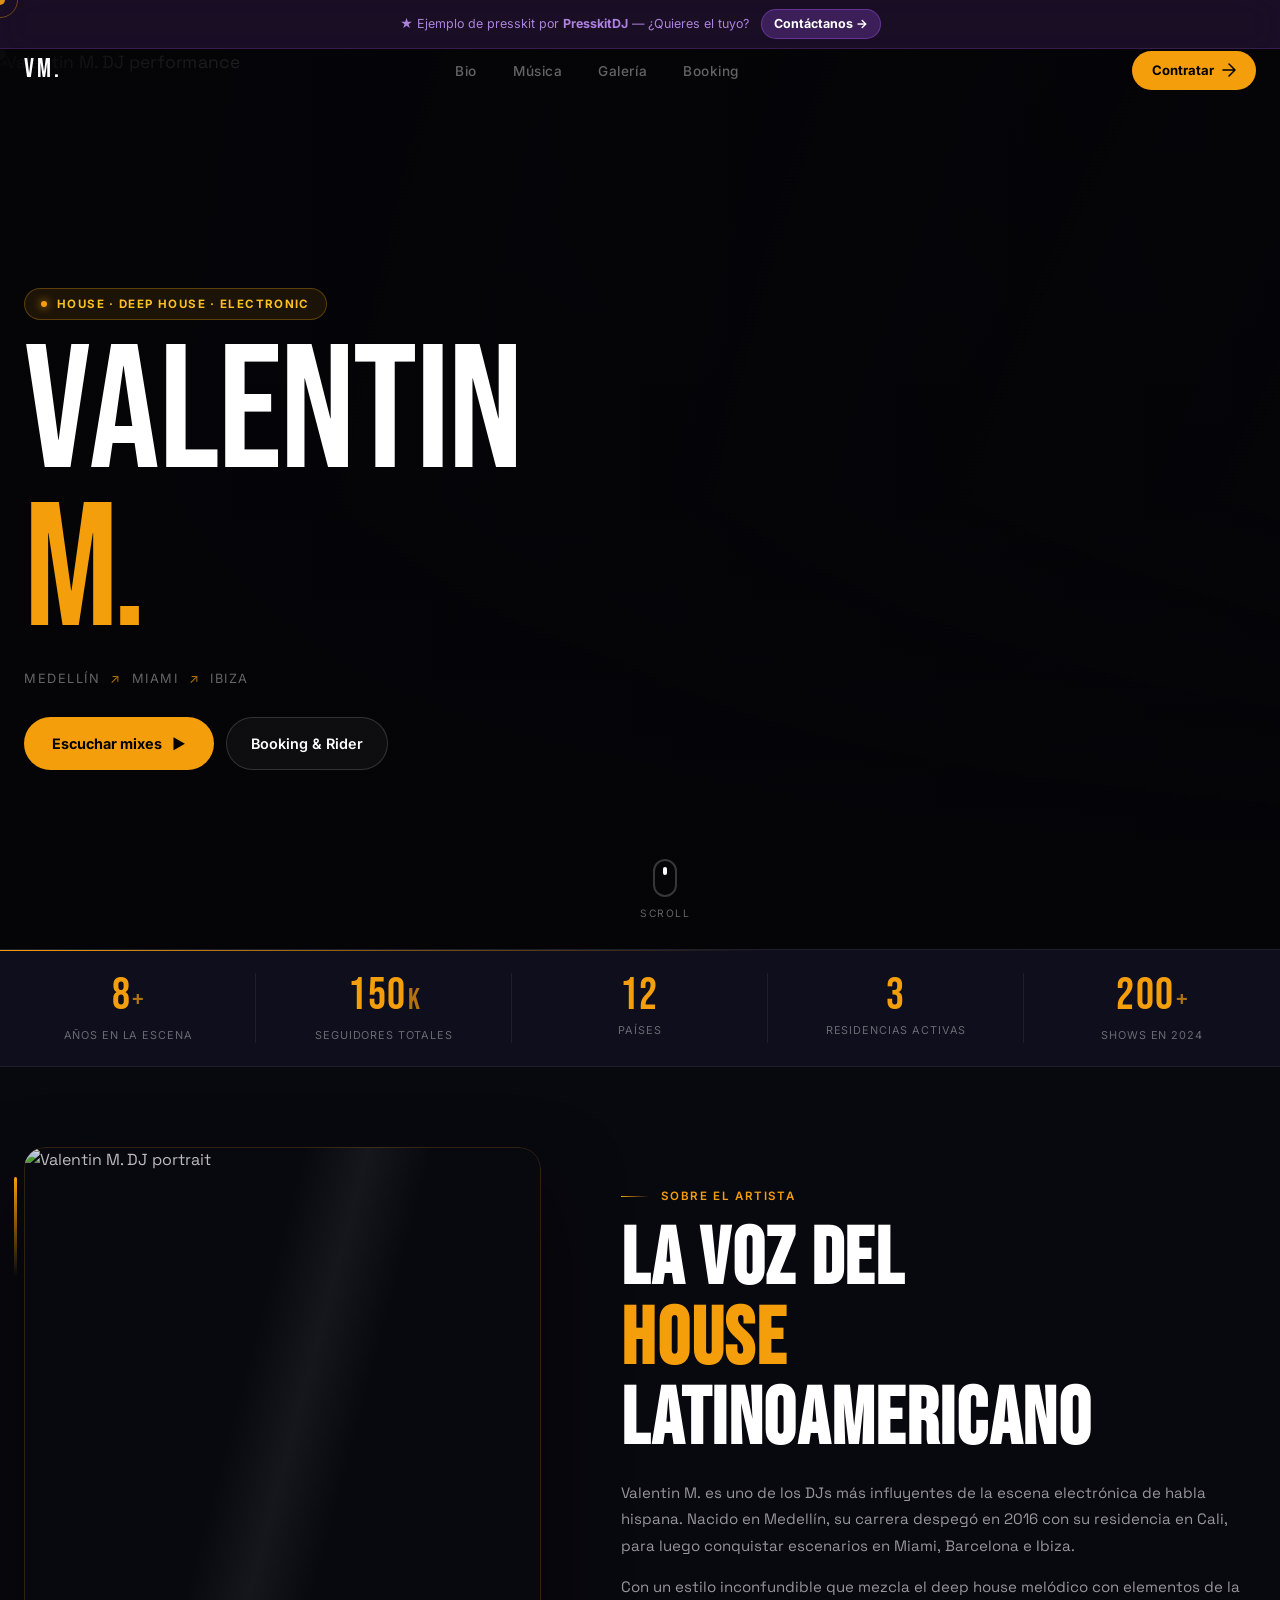
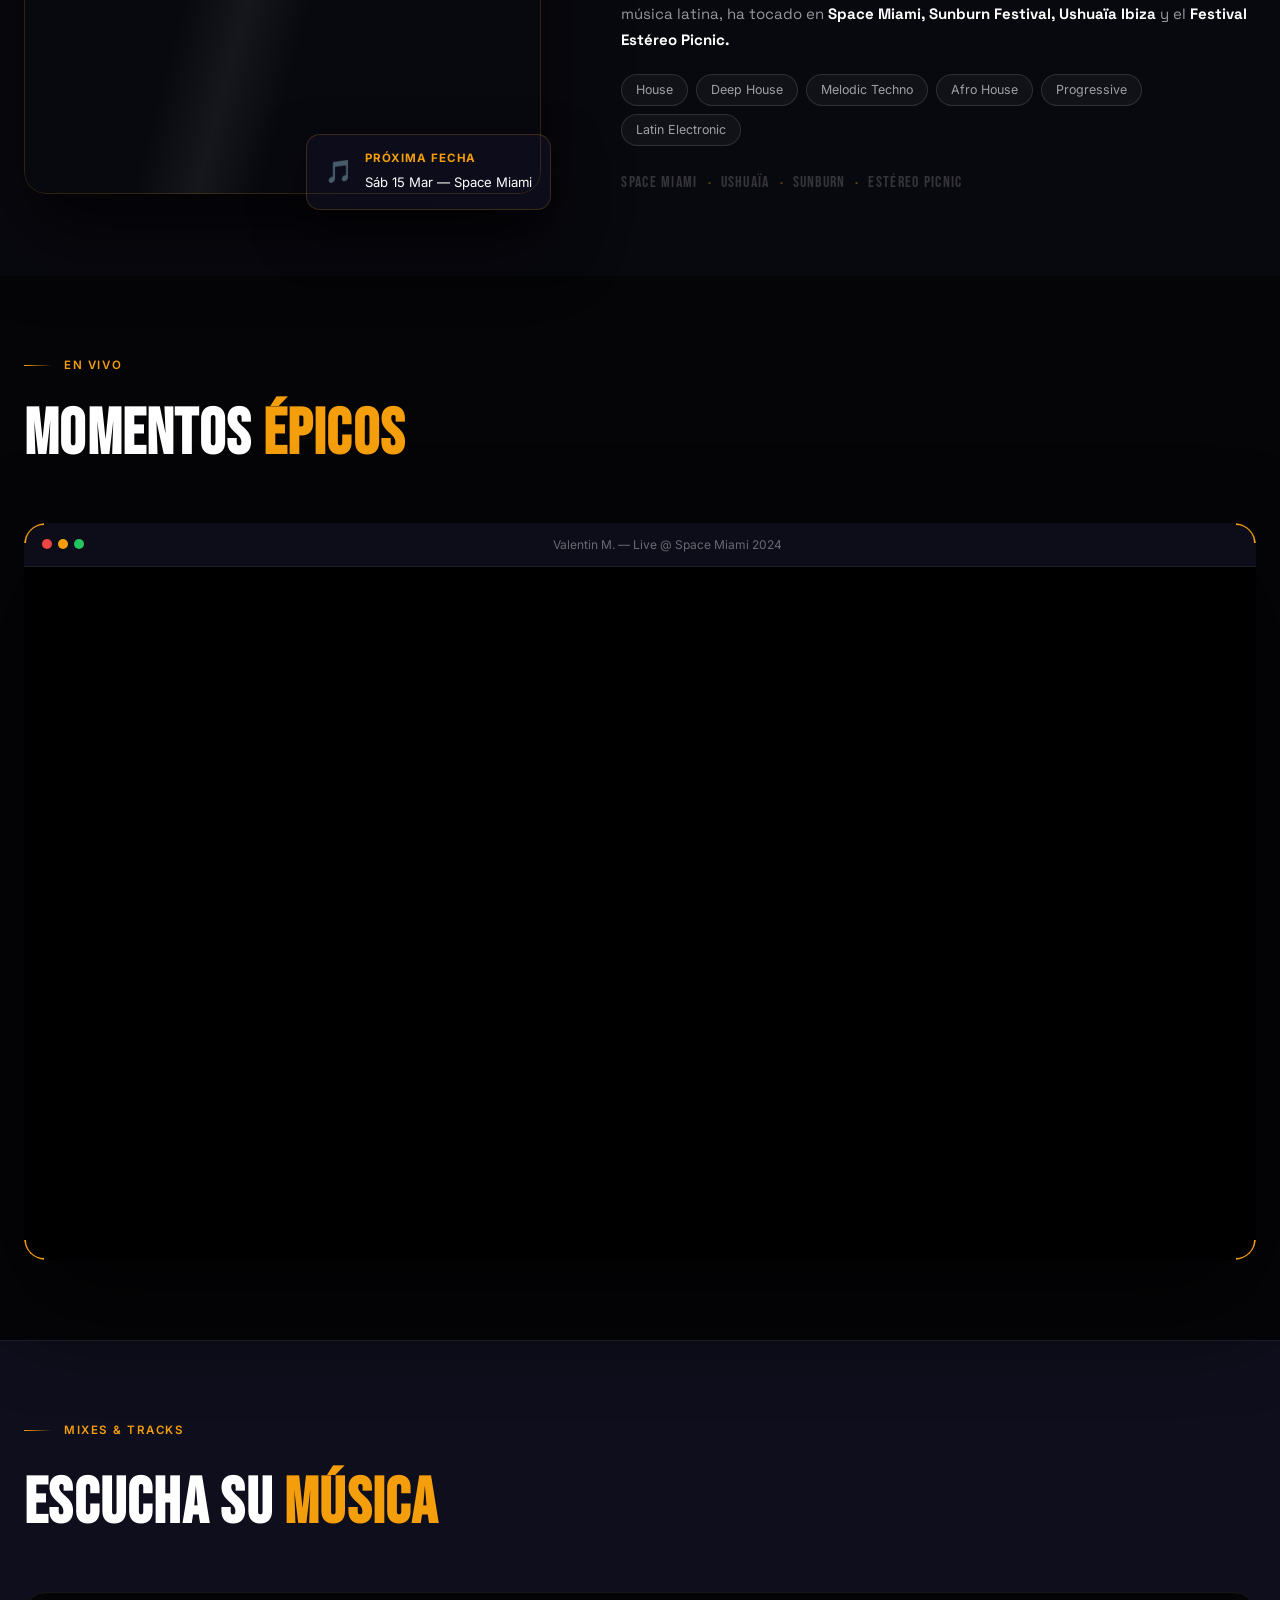
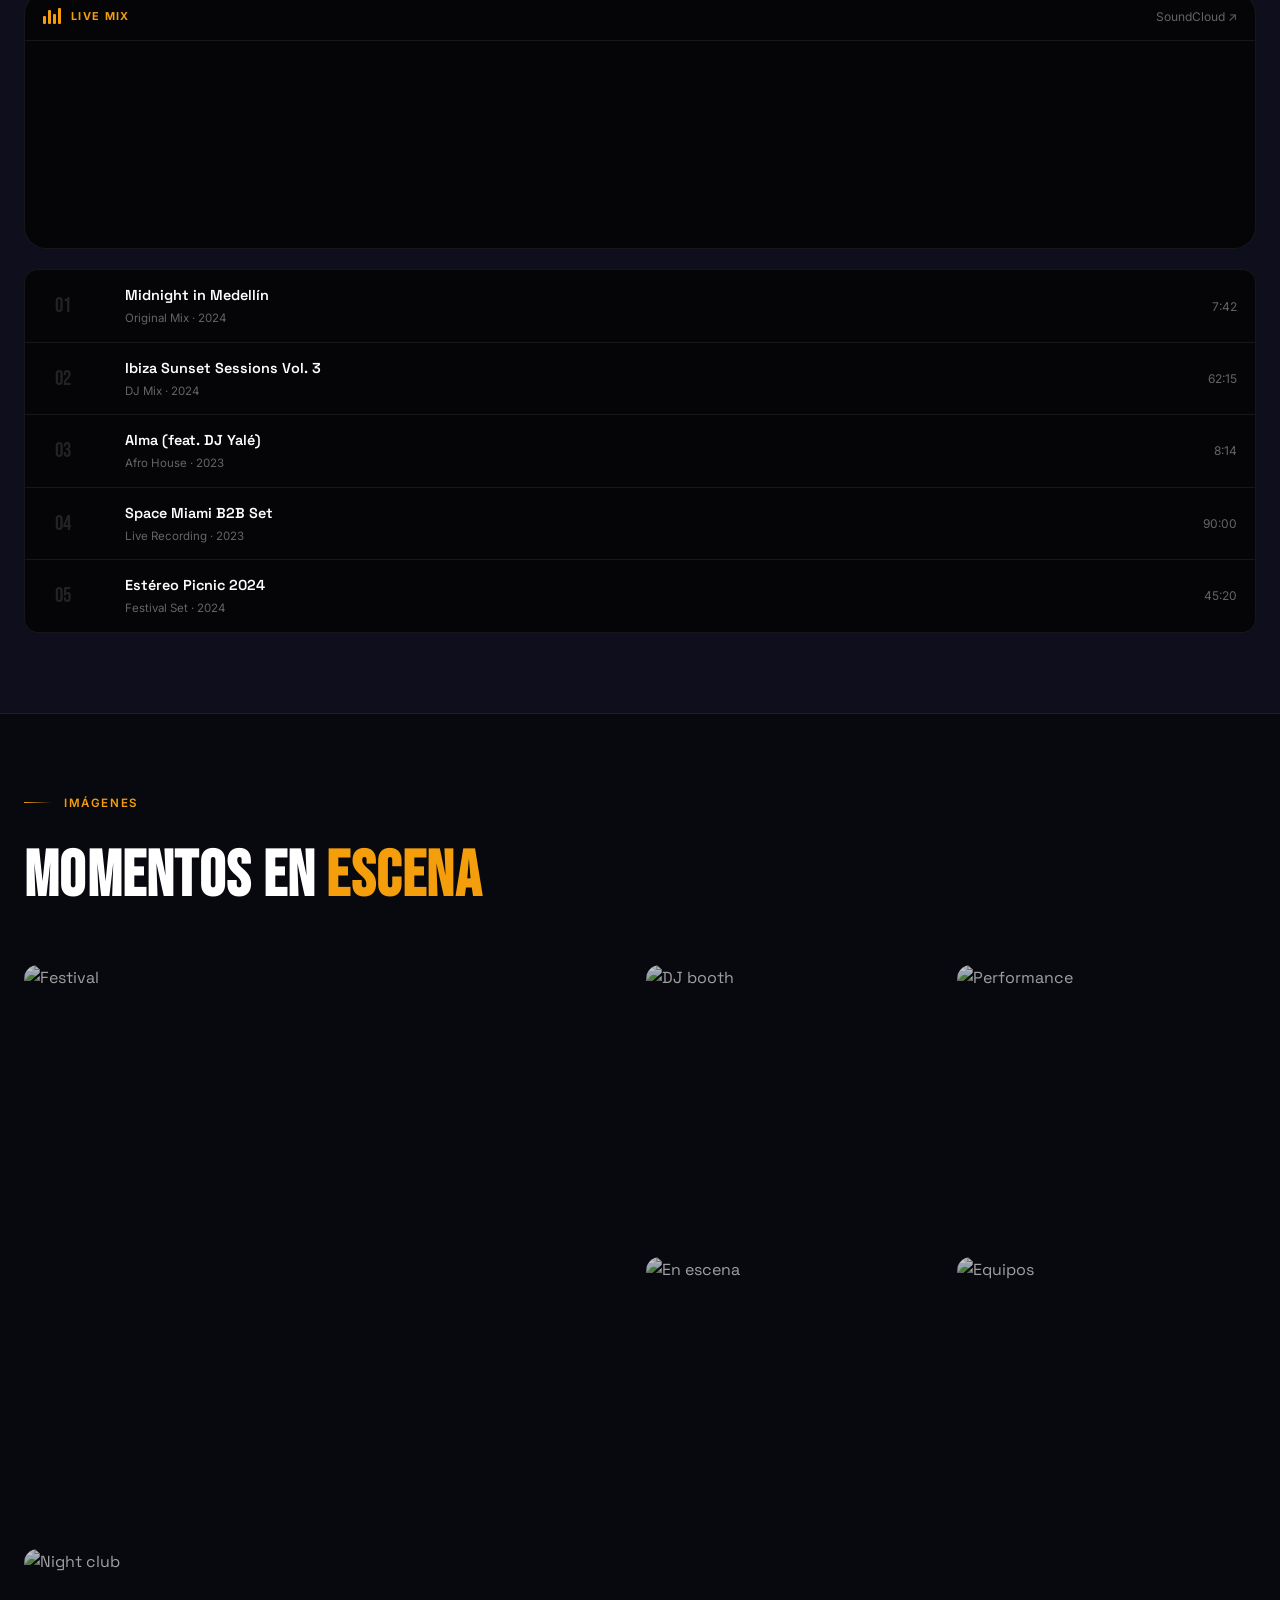
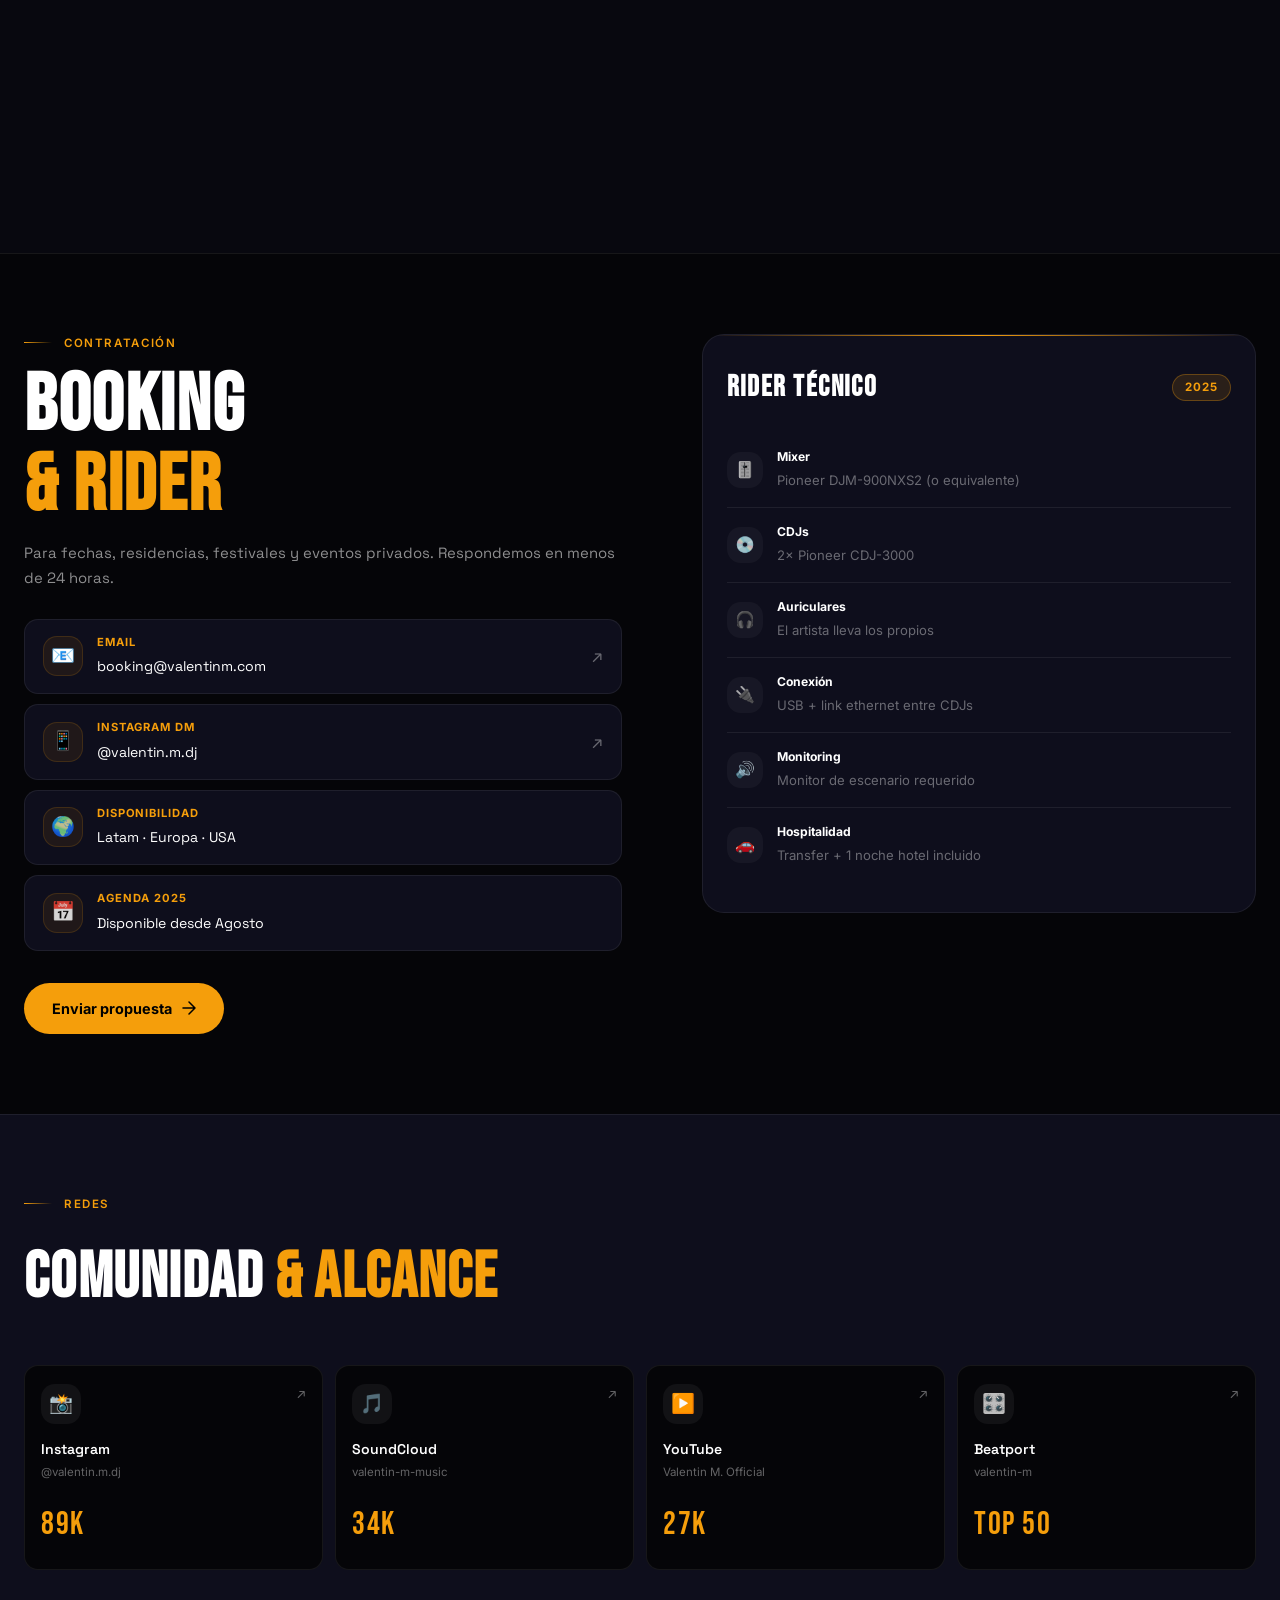
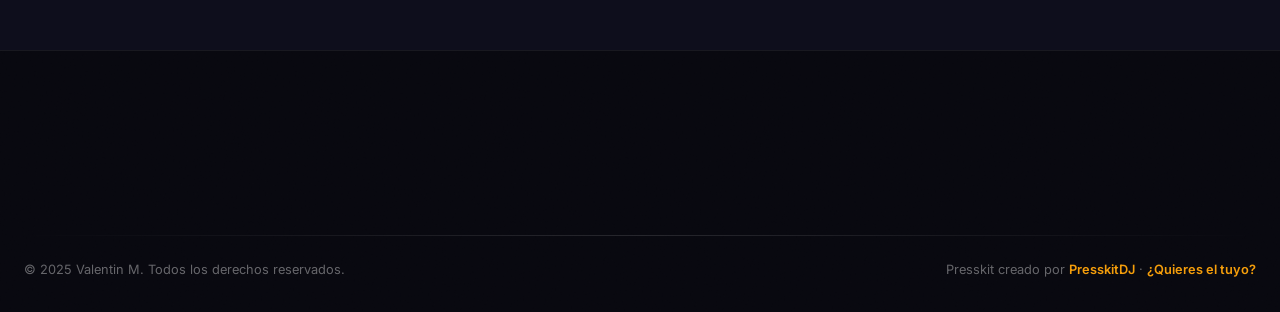
==== presskit-demo.html @ 2ffe75c0 "🎛️ PresskitDJ - Sitio inicial" ====
<!DOCTYPE html>
<html lang="es">
<head>
  <meta charset="UTF-8" />
  <meta name="viewport" content="width=device-width, initial-scale=1.0" />
  <title>VALENTIN M. — DJ Presskit | House & Deep House</title>
  <meta name="description" content="Presskit oficial de Valentin M. — DJ de House y Deep House. Booking, rider técnico, mixes y galería." />
  <link rel="preconnect" href="https://fonts.googleapis.com" />
  <link rel="preconnect" href="https://fonts.gstatic.com" crossorigin />
  <link href="https://fonts.googleapis.com/css2?family=Bebas+Neue&family=Inter:wght@300;400;500;600;700;900&family=Space+Grotesk:wght@300;400;500;600;700&display=swap" rel="stylesheet" />
  <link rel="stylesheet" href="presskit-demo.css" />
</head>
<body class="is-loading">

  <!-- CUSTOM CURSOR -->
  <div class="cursor" id="cursor"></div>
  <div class="cursor-follower" id="cursor-follower"></div>

  <!-- PAGE LOADER -->
  <div class="loader" id="page-loader">
    <div class="loader-inner">
      <div class="loader-logo">VM.</div>
      <div class="loader-bar"><div class="loader-progress" id="loader-progress"></div></div>
      <div class="loader-text" id="loader-text">Cargando experiencia...</div>
    </div>
  </div>

  <!-- DEMO NOTICE -->
  <div class="demo-topbar" id="demo-bar">
    <span>★ Ejemplo de presskit por <strong>PresskitDJ</strong> — ¿Quieres el tuyo?</span>
    <a href="index.html#contacto">Contáctanos →</a>
  </div>

  <!-- NAVIGATION -->
  <nav class="pk-nav" id="pk-nav">
    <div class="pk-nav-inner">
      <div class="pk-nav-logo">VM.</div>
      <ul class="pk-nav-links">
        <li><a href="#about" class="pk-link" data-text="Bio">Bio</a></li>
        <li><a href="#music" class="pk-link" data-text="Música">Música</a></li>
        <li><a href="#gallery" class="pk-link" data-text="Galería">Galería</a></li>
        <li><a href="#booking" class="pk-link" data-text="Booking">Booking</a></li>
      </ul>
      <a href="#booking" class="pk-cta-btn">
        <span>Contratar</span>
        <svg width="14" height="14" viewBox="0 0 14 14" fill="none"><path d="M1 7h12M7 1l6 6-6 6" stroke="currentColor" stroke-width="1.5" stroke-linecap="round" stroke-linejoin="round"/></svg>
      </a>
    </div>
  </nav>

  <!-- ══ HERO ══════════════════════════════════ -->
  <section class="pk-hero" id="top">
    <div class="pk-hero-bg" id="hero-bg">
      <img
        src="https://images.unsplash.com/photo-1516450360452-9312f5e86fc7?w=1920&q=90"
        alt="Valentin M. DJ performance"
        id="hero-img"
      />
      <div class="pk-hero-vignette"></div>
      <div class="pk-hero-scanlines"></div>
    </div>



    <div class="pk-hero-content">
      <div class="hero-line-reveal">
        <span class="pk-genre-tag hero-anim" style="--i:0">
          <span class="genre-dot"></span>
          House · Deep House · Electronic
        </span>
      </div>

      <div class="pk-dj-name-wrap">
        <div class="name-line hero-anim" style="--i:1">
          <span class="name-char">V</span><span class="name-char">A</span><span class="name-char">L</span><span class="name-char">E</span><span class="name-char">N</span><span class="name-char">T</span><span class="name-char">I</span><span class="name-char">N</span>
        </div>
        <div class="name-line name-line-accent hero-anim" style="--i:2">
          <span class="name-char">M</span><span class="name-char name-dot">.</span>
        </div>
      </div>

      <div class="hero-anim pk-location" style="--i:3">
        <span class="loc-item">Medellín</span>
        <span class="loc-sep">↗</span>
        <span class="loc-item">Miami</span>
        <span class="loc-sep">↗</span>
        <span class="loc-item">Ibiza</span>
      </div>

      <div class="pk-hero-actions hero-anim" style="--i:4">
        <a href="#music" class="pk-btn-primary magnetic-btn" id="hero-listen-btn">
          <span class="btn-bg"></span>
          <span class="btn-label">Escuchar mixes</span>
          <span class="btn-icon">▶</span>
        </a>
        <a href="#booking" class="pk-btn-ghost magnetic-btn">
          <span>Booking & Rider</span>
        </a>
      </div>
    </div>

    <!-- Scroll indicator -->
    <div class="scroll-hint">
      <div class="scroll-mouse">
        <div class="scroll-wheel"></div>
      </div>
      <span>Scroll</span>
    </div>
  </section>

  <!-- ══ STATS ══════════════════════════════════ -->
  <div class="pk-stats" id="pk-stats">
    <div class="stats-inner">
      <div class="pk-stat" data-count="8" data-suffix="+">
        <div class="stat-num-wrap"><span class="pk-stat-num">0</span><span class="pk-stat-suffix">+</span></div>
        <span class="pk-stat-label">Años en la escena</span>
      </div>
      <div class="stat-vr"></div>
      <div class="pk-stat" data-count="150" data-suffix="K">
        <div class="stat-num-wrap"><span class="pk-stat-num">0</span><span class="pk-stat-suffix">K</span></div>
        <span class="pk-stat-label">Seguidores totales</span>
      </div>
      <div class="stat-vr"></div>
      <div class="pk-stat" data-count="12" data-suffix="">
        <div class="stat-num-wrap"><span class="pk-stat-num">0</span><span class="pk-stat-suffix"></span></div>
        <span class="pk-stat-label">Países</span>
      </div>
      <div class="stat-vr"></div>
      <div class="pk-stat" data-count="3" data-suffix="">
        <div class="stat-num-wrap"><span class="pk-stat-num">0</span><span class="pk-stat-suffix"></span></div>
        <span class="pk-stat-label">Residencias activas</span>
      </div>
      <div class="stat-vr"></div>
      <div class="pk-stat" data-count="200" data-suffix="+">
        <div class="stat-num-wrap"><span class="pk-stat-num">0</span><span class="pk-stat-suffix">+</span></div>
        <span class="pk-stat-label">Shows en 2024</span>
      </div>
    </div>
  </div>

  <!-- ══ ABOUT ══════════════════════════════════ -->
  <section class="pk-about" id="about">
    <div class="pk-about-inner">

      <div class="about-visual reveal-left">
        <div class="about-img-frame">
          <img
            src="https://images.unsplash.com/photo-1506794778202-cad84cf45f1d?w=900&q=85"
            alt="Valentin M. DJ portrait"
            class="about-main-img"
          />
          <div class="img-glare"></div>
        </div>
        <!-- Floating card over image -->
        <div class="about-float-card">
          <div class="afc-icon">🎵</div>
          <div>
            <strong>Próxima fecha</strong>
            <span>Sáb 15 Mar — Space Miami</span>
          </div>
        </div>
        <!-- Accent line -->
        <div class="about-accent-line"></div>
      </div>

      <div class="about-text reveal-right">
        <div class="section-eyebrow">
          <span class="eyebrow-line"></span>
          <span>Sobre el artista</span>
        </div>
        <h2 class="about-heading">
          La voz del<br/>
          <span class="heading-accent">house</span><br/>
          latinoamericano
        </h2>
        <p>Valentin M. es uno de los DJs más influyentes de la escena electrónica de habla hispana. Nacido en Medellín, su carrera despegó en 2016 con su residencia en Cali, para luego conquistar escenarios en Miami, Barcelona e Ibiza.</p>
        <p>Con un estilo inconfundible que mezcla el deep house melódico con elementos de la música latina, ha tocado en <strong>Space Miami, Sunburn Festival, Ushuaïa Ibiza</strong> y el <strong>Festival Estéreo Picnic.</strong></p>

        <div class="pk-tags">
          <span class="pk-tag">House</span>
          <span class="pk-tag">Deep House</span>
          <span class="pk-tag">Melodic Techno</span>
          <span class="pk-tag">Afro House</span>
          <span class="pk-tag">Progressive</span>
          <span class="pk-tag">Latin Electronic</span>
        </div>

        <div class="about-logos">
          <span class="venue-logo">Space Miami</span>
          <span class="venue-sep">·</span>
          <span class="venue-logo">Ushuaïa</span>
          <span class="venue-sep">·</span>
          <span class="venue-logo">Sunburn</span>
          <span class="venue-sep">·</span>
          <span class="venue-logo">Estéreo Picnic</span>
        </div>
      </div>

    </div>
  </section>

  <!-- ══ VIDEO ══════════════════════════════════ -->
  <section class="pk-video-section">
    <div class="pk-video-inner">
      <div class="video-label-top reveal-up">
        <span class="eyebrow-line"></span>
        <span>En vivo</span>
      </div>
      <h2 class="video-heading reveal-up">Momentos <span class="heading-accent">épicos</span></h2>
      <div class="pk-video-frame reveal-up">
        <div class="video-chrome">
          <div class="chrome-dots">
            <span></span><span></span><span></span>
          </div>
          <div class="chrome-title">Valentin M. — Live @ Space Miami 2024</div>
        </div>
        <iframe
          src="https://www.youtube.com/embed/tKi9Z-f6qX4?controls=1&rel=0&modestbranding=1"
          title="Valentin M. Live Set"
          frameborder="0"
          allow="accelerometer; autoplay; clipboard-write; encrypted-media; gyroscope; picture-in-picture"
          allowfullscreen
        ></iframe>
        <div class="video-corner tl"></div>
        <div class="video-corner tr"></div>
        <div class="video-corner bl"></div>
        <div class="video-corner br"></div>
      </div>
    </div>
  </section>

  <!-- ══ MUSIC ══════════════════════════════════ -->
  <section class="pk-music" id="music">
    <div class="pk-music-inner">
      <div class="music-header reveal-up">
        <div class="section-eyebrow">
          <span class="eyebrow-line"></span>
          <span>Mixes & Tracks</span>
        </div>
        <h2 class="music-heading">Escucha su <span class="heading-accent">música</span></h2>
      </div>

      <!-- Player -->
      <div class="pk-mix-player reveal-up">
        <div class="player-header">
          <div class="player-header-left">
            <div class="player-eq">
              <span></span><span></span><span></span><span></span>
            </div>
            <span class="player-live">LIVE MIX</span>
          </div>
          <a href="https://soundcloud.com" target="_blank" class="player-sc-link">SoundCloud ↗</a>
        </div>
        <iframe
          width="100%"
          height="200"
          scrolling="no"
          frameborder="no"
          allow="autoplay"
          src="https://w.soundcloud.com/player/?url=https%3A//api.soundcloud.com/playlists/1836651631&color=%23f59e0b&auto_play=false&hide_related=false&show_comments=false&show_user=true&show_reposts=false&show_teaser=true&visual=true"
        ></iframe>
      </div>

      <!-- Track list -->
      <div class="pk-tracks reveal-up">
        <div class="pk-track" data-index="01">
          <span class="track-num">01</span>
          <div class="track-play-btn">▶</div>
          <div class="pk-track-info">
            <div class="pk-track-title">Midnight in Medellín</div>
            <div class="pk-track-meta">Original Mix · 2024</div>
          </div>
          <div class="track-wave">
            <span></span><span></span><span></span><span></span><span></span><span></span><span></span>
          </div>
          <span class="pk-track-dur">7:42</span>
        </div>
        <div class="pk-track" data-index="02">
          <span class="track-num">02</span>
          <div class="track-play-btn">▶</div>
          <div class="pk-track-info">
            <div class="pk-track-title">Ibiza Sunset Sessions Vol. 3</div>
            <div class="pk-track-meta">DJ Mix · 2024</div>
          </div>
          <div class="track-wave">
            <span></span><span></span><span></span><span></span><span></span><span></span><span></span>
          </div>
          <span class="pk-track-dur">62:15</span>
        </div>
        <div class="pk-track" data-index="03">
          <span class="track-num">03</span>
          <div class="track-play-btn">▶</div>
          <div class="pk-track-info">
            <div class="pk-track-title">Alma (feat. DJ Yalé)</div>
            <div class="pk-track-meta">Afro House · 2023</div>
          </div>
          <div class="track-wave">
            <span></span><span></span><span></span><span></span><span></span><span></span><span></span>
          </div>
          <span class="pk-track-dur">8:14</span>
        </div>
        <div class="pk-track" data-index="04">
          <span class="track-num">04</span>
          <div class="track-play-btn">▶</div>
          <div class="pk-track-info">
            <div class="pk-track-title">Space Miami B2B Set</div>
            <div class="pk-track-meta">Live Recording · 2023</div>
          </div>
          <div class="track-wave">
            <span></span><span></span><span></span><span></span><span></span><span></span><span></span>
          </div>
          <span class="pk-track-dur">90:00</span>
        </div>
        <div class="pk-track" data-index="05">
          <span class="track-num">05</span>
          <div class="track-play-btn">▶</div>
          <div class="pk-track-info">
            <div class="pk-track-title">Estéreo Picnic 2024</div>
            <div class="pk-track-meta">Festival Set · 2024</div>
          </div>
          <div class="track-wave">
            <span></span><span></span><span></span><span></span><span></span><span></span><span></span>
          </div>
          <span class="pk-track-dur">45:20</span>
        </div>
      </div>
    </div>
  </section>

  <!-- ══ GALLERY ══════════════════════════════════ -->
  <section class="pk-gallery" id="gallery">
    <div class="gallery-header reveal-up">
      <div class="section-eyebrow">
        <span class="eyebrow-line"></span>
        <span>Imágenes</span>
      </div>
      <h2 class="gallery-heading">Momentos en <span class="heading-accent">escena</span></h2>
    </div>

    <div class="pk-gallery-grid">
      <div class="gallery-item gi-large reveal-scale" style="--delay:0s">
        <img src="https://images.unsplash.com/photo-1598387993441-a364f854cfba?w=900&q=85&auto=format&fit=crop" alt="Festival" loading="lazy" />
        <div class="gallery-item-overlay">
          <span class="gi-caption">Festival Estéreo Picnic · 2024</span>
        </div>
      </div>
      <div class="gallery-item reveal-scale" style="--delay:0.1s">
        <img src="https://images.unsplash.com/photo-1516450360452-9312f5e86fc7?w=600&q=85&auto=format&fit=crop" alt="DJ booth" loading="lazy" />
        <div class="gallery-item-overlay">
          <span class="gi-caption">Space Miami · 2024</span>
        </div>
      </div>
      <div class="gallery-item reveal-scale" style="--delay:0.15s">
        <img src="https://images.unsplash.com/photo-1493676304819-0d7a8d026dcf?w=600&q=85&auto=format&fit=crop" alt="Performance" loading="lazy" />
        <div class="gallery-item-overlay">
          <span class="gi-caption">Ushuaïa Ibiza · 2023</span>
        </div>
      </div>
      <div class="gallery-item reveal-scale" style="--delay:0.2s">
        <img src="https://images.unsplash.com/photo-1524368535928-5b5e00ddc76b?w=600&q=85&auto=format&fit=crop" alt="En escena" loading="lazy" />
        <div class="gallery-item-overlay">
          <span class="gi-caption">Club Aguila · Bogotá</span>
        </div>
      </div>
      <div class="gallery-item reveal-scale" style="--delay:0.25s">
        <img src="https://images.unsplash.com/photo-1470225620780-dba8ba36b745?w=600&q=85&auto=format&fit=crop" alt="Equipos" loading="lazy" />
        <div class="gallery-item-overlay">
          <span class="gi-caption">Studio Session · 2024</span>
        </div>
      </div>
      <div class="gallery-item gi-wide reveal-scale" style="--delay:0.3s">
        <img src="https://images.unsplash.com/photo-1514525253161-7a46d19cd819?w=900&q=85&auto=format&fit=crop" alt="Night club" loading="lazy" />
        <div class="gallery-item-overlay">
          <span class="gi-caption">Sunburn Festival · Goa</span>
        </div>
      </div>
    </div>
  </section>

  <!-- ══ BOOKING & RIDER ══════════════════════════ -->
  <section class="pk-booking" id="booking">
    <div class="pk-booking-inner">

      <div class="booking-left reveal-left">
        <div class="section-eyebrow">
          <span class="eyebrow-line"></span>
          <span>Contratación</span>
        </div>
        <h2 class="booking-heading">Booking<br/><span class="heading-accent">&amp; Rider</span></h2>
        <p>Para fechas, residencias, festivales y eventos privados. Respondemos en menos de 24 horas.</p>

        <div class="pk-contact-list">
          <a href="mailto:booking@valentinm.com" class="pk-contact-row magnetic-btn">
            <div class="contact-row-icon">📧</div>
            <div class="contact-row-text">
              <strong>Email</strong>
              <span>booking@valentinm.com</span>
            </div>
            <div class="contact-row-arrow">↗</div>
          </a>
          <a href="#" class="pk-contact-row magnetic-btn">
            <div class="contact-row-icon">📱</div>
            <div class="contact-row-text">
              <strong>Instagram DM</strong>
              <span>@valentin.m.dj</span>
            </div>
            <div class="contact-row-arrow">↗</div>
          </a>
          <div class="pk-contact-row no-link">
            <div class="contact-row-icon">🌍</div>
            <div class="contact-row-text">
              <strong>Disponibilidad</strong>
              <span>Latam · Europa · USA</span>
            </div>
          </div>
          <div class="pk-contact-row no-link">
            <div class="contact-row-icon">📅</div>
            <div class="contact-row-text">
              <strong>Agenda 2025</strong>
              <span>Disponible desde Agosto</span>
            </div>
          </div>
        </div>

        <a href="mailto:booking@valentinm.com" class="pk-btn-primary magnetic-btn" style="margin-top:8px;">
          <span class="btn-bg"></span>
          <span class="btn-label">Enviar propuesta</span>
          <svg width="14" height="14" viewBox="0 0 14 14" fill="none"><path d="M1 7h12M7 1l6 6-6 6" stroke="currentColor" stroke-width="1.5" stroke-linecap="round" stroke-linejoin="round"/></svg>
        </a>
      </div>

      <div class="booking-right reveal-right">
        <div class="pk-rider">
          <div class="rider-header">
            <h3>Rider Técnico</h3>
            <span class="rider-badge">2025</span>
          </div>
          <ul class="pk-rider-list">
            <li class="rider-item">
              <span class="rider-icon-wrap">🎚️</span>
              <div>
                <strong>Mixer</strong>
                <span>Pioneer DJM-900NXS2 (o equivalente)</span>
              </div>
            </li>
            <li class="rider-item">
              <span class="rider-icon-wrap">💿</span>
              <div>
                <strong>CDJs</strong>
                <span>2× Pioneer CDJ-3000</span>
              </div>
            </li>
            <li class="rider-item">
              <span class="rider-icon-wrap">🎧</span>
              <div>
                <strong>Auriculares</strong>
                <span>El artista lleva los propios</span>
              </div>
            </li>
            <li class="rider-item">
              <span class="rider-icon-wrap">🔌</span>
              <div>
                <strong>Conexión</strong>
                <span>USB + link ethernet entre CDJs</span>
              </div>
            </li>
            <li class="rider-item">
              <span class="rider-icon-wrap">🔊</span>
              <div>
                <strong>Monitoring</strong>
                <span>Monitor de escenario requerido</span>
              </div>
            </li>
            <li class="rider-item">
              <span class="rider-icon-wrap">🚗</span>
              <div>
                <strong>Hospitalidad</strong>
                <span>Transfer + 1 noche hotel incluido</span>
              </div>
            </li>
          </ul>
        </div>
      </div>

    </div>
  </section>

  <!-- ══ SOCIAL ══════════════════════════════════ -->
  <section class="pk-social" id="social">
    <div class="pk-social-inner">
      <div class="social-header reveal-up">
        <div class="section-eyebrow">
          <span class="eyebrow-line"></span>
          <span>Redes</span>
        </div>
        <h2 class="social-heading">Comunidad <span class="heading-accent">&amp; Alcance</span></h2>
      </div>
      <div class="pk-social-grid reveal-up">
        <a href="#" class="pk-social-card magnetic-btn" aria-label="Instagram">
          <div class="social-card-icon">📸</div>
          <div class="social-card-body">
            <strong>Instagram</strong>
            <span>@valentin.m.dj</span>
          </div>
          <div class="social-card-count">89K</div>
          <div class="social-card-arrow">↗</div>
        </a>
        <a href="#" class="pk-social-card magnetic-btn" aria-label="SoundCloud">
          <div class="social-card-icon">🎵</div>
          <div class="social-card-body">
            <strong>SoundCloud</strong>
            <span>valentin-m-music</span>
          </div>
          <div class="social-card-count">34K</div>
          <div class="social-card-arrow">↗</div>
        </a>
        <a href="#" class="pk-social-card magnetic-btn" aria-label="YouTube">
          <div class="social-card-icon">▶️</div>
          <div class="social-card-body">
            <strong>YouTube</strong>
            <span>Valentin M. Official</span>
          </div>
          <div class="social-card-count">27K</div>
          <div class="social-card-arrow">↗</div>
        </a>
        <a href="#" class="pk-social-card magnetic-btn" aria-label="Beatport">
          <div class="social-card-icon">🎛️</div>
          <div class="social-card-body">
            <strong>Beatport</strong>
            <span>valentin-m</span>
          </div>
          <div class="social-card-count">Top 50</div>
          <div class="social-card-arrow">↗</div>
        </a>
      </div>
    </div>
  </section>

  <!-- ══ FOOTER ══════════════════════════════════ -->
  <footer class="pk-footer">
    <div class="footer-noise"></div>
    <div class="pk-footer-inner">
      <div class="footer-logo-big">VALENTIN M.</div>
      <div class="footer-divider"></div>
      <div class="footer-bottom-row">
        <p class="footer-copy">© 2025 Valentin M. Todos los derechos reservados.</p>
        <p class="pk-footer-credit">
          Presskit creado por <a href="index.html">PresskitDJ</a> ·
          <a href="index.html#contacto">¿Quieres el tuyo?</a>
        </p>
      </div>
    </div>
  </footer>

  <script src="presskit-demo.js"></script>
</body>
</html>
---- presskit-demo.css ----
/* ============================================
   VALENTIN M. — PRESSKIT DE LUJO
   Mobile-First · Full Animations
   ============================================ */

*, *::before, *::after { box-sizing: border-box; margin: 0; padding: 0; }

:root {
  --bg:      #050508;
  --bg2:     #08080f;
  --surface: #0e0e1c;
  --surface2:#141428;
  --border:  rgba(255,255,255,0.07);
  --border2: rgba(255,255,255,0.12);
  --gold:    #f59e0b;
  --gold2:   #fbbf24;
  --purple:  #a855f7;
  --text:    rgba(255,255,255,0.83);
  --muted:   rgba(255,255,255,0.38);
  --font-d:  'Bebas Neue', sans-serif;
  --font-b:  'Space Grotesk', sans-serif;
  --font-ui: 'Inter', sans-serif;
  --r:       14px;
  --rl:      22px;
  --t:       0.4s cubic-bezier(0.4, 0, 0.2, 1);
  --px:      22px;
}

html { scroll-behavior: smooth; }

body {
  background: var(--bg);
  color: var(--text);
  font-family: var(--font-b);
  line-height: 1.6;
  overflow-x: hidden;
}
body.is-loading { overflow: hidden; }

::-webkit-scrollbar { width: 4px; }
::-webkit-scrollbar-track { background: var(--bg); }
::-webkit-scrollbar-thumb { background: var(--gold); border-radius: 2px; }
::selection { background: var(--gold); color: #000; }

/* ══ PAGE LOADER ══ */
.loader {
  position: fixed; inset: 0; z-index: 9999;
  background: var(--bg);
  display: flex; align-items: center; justify-content: center;
  transition: opacity 0.7s ease, visibility 0.7s ease;
}
.loader.hidden { opacity: 0; visibility: hidden; pointer-events: none; }

.loader-inner {
  text-align: center;
  display: flex; flex-direction: column; align-items: center; gap: 20px;
}
.loader-logo {
  font-family: var(--font-d);
  font-size: 5rem;
  letter-spacing: 0.1em;
  color: white;
  animation: loaderPulse 1s ease-in-out infinite alternate;
}
@keyframes loaderPulse {
  from { opacity: 0.3; transform: scale(0.96); }
  to   { opacity: 1;   transform: scale(1); }
}
.loader-bar {
  width: 200px; height: 2px;
  background: rgba(255,255,255,0.1);
  border-radius: 2px; overflow: hidden;
}
.loader-progress {
  height: 100%;
  background: linear-gradient(90deg, var(--gold), var(--purple));
  border-radius: 2px;
  width: 0%;
  transition: width 0.3s ease;
}
.loader-text {
  font-family: var(--font-ui); font-size: 0.75rem;
  color: var(--muted); text-transform: uppercase;
  letter-spacing: 0.15em;
}

/* ══ CUSTOM CURSOR — desktop only ══ */
.cursor, .cursor-follower { display: none; }

@media (pointer: fine) {
  .cursor {
    display: block;
    position: fixed;
    width: 10px; height: 10px;
    background: var(--gold);
    border-radius: 50%;
    pointer-events: none;
    z-index: 9998;
    transform: translate(-50%, -50%);
    transition: transform 0.1s ease, width 0.3s ease, height 0.3s ease, background 0.3s ease;
    mix-blend-mode: difference;
  }
  .cursor.is-hovering {
    width: 40px; height: 40px;
    background: rgba(245,158,11,0.4);
  }
  .cursor-follower {
    display: block;
    position: fixed;
    width: 36px; height: 36px;
    border: 1px solid rgba(245,158,11,0.4);
    border-radius: 50%;
    pointer-events: none;
    z-index: 9997;
    transform: translate(-50%, -50%);
    transition: left 0.12s ease, top 0.12s ease, width 0.3s ease, height 0.3s ease, opacity 0.3s ease;
  }
  .cursor-follower.is-hovering { width: 60px; height: 60px; opacity: 0.3; }
}

/* ══ DEMO TOPBAR ══ */
.demo-topbar {
  background: rgba(168,85,247,0.12);
  border-bottom: 1px solid rgba(168,85,247,0.2);
  padding: 9px var(--px);
  display: flex; align-items: center; justify-content: center;
  gap: 12px; flex-wrap: wrap;
  font-family: var(--font-ui); font-size: 0.78rem;
  color: rgba(200,150,255,0.85);
  position: sticky; top: 0; z-index: 900;
  backdrop-filter: blur(20px);
  -webkit-backdrop-filter: blur(20px);
}
.demo-topbar a {
  color: white; font-weight: 700;
  text-decoration: none;
  background: rgba(168,85,247,0.25);
  padding: 4px 12px; border-radius: 100px;
  border: 1px solid rgba(168,85,247,0.4);
  transition: var(--t);
}
.demo-topbar a:hover { background: rgba(168,85,247,0.5); }

/* ══ NAVIGATION ══ */
.pk-nav {
  position: fixed; left: 0; right: 0;
  top: 34px; /* below topbar */
  z-index: 800;
  padding: 0;
  transition: top 0.3s ease;
}
.pk-nav.solid {
  top: 0;
  background: rgba(5,5,8,0.88);
  backdrop-filter: blur(24px);
  -webkit-backdrop-filter: blur(24px);
  border-bottom: 1px solid var(--border);
}
.pk-nav-inner {
  display: flex; align-items: center; justify-content: space-between;
  padding: 16px var(--px);
  max-width: 1300px; margin: 0 auto;
}
.pk-nav-logo {
  font-family: var(--font-d);
  font-size: 1.6rem; letter-spacing: 0.12em; color: white;
}
.pk-nav-links {
  display: none; gap: 36px; list-style: none;
}
.pk-nav-links a {
  color: var(--muted); text-decoration: none;
  font-size: 0.85rem; font-weight: 500;
  font-family: var(--font-ui); letter-spacing: 0.04em;
  transition: color 0.3s ease; position: relative;
}
.pk-nav-links a::after {
  content: '';
  position: absolute; bottom: -4px; left: 0; right: 0;
  height: 1px; background: var(--gold);
  transform: scaleX(0); transition: transform 0.3s ease;
}
.pk-nav-links a:hover { color: white; }
.pk-nav-links a:hover::after { transform: scaleX(1); }

.pk-cta-btn {
  display: inline-flex; align-items: center; gap: 8px;
  background: var(--gold); color: #000;
  padding: 9px 20px; border-radius: 100px;
  font-weight: 700; font-family: var(--font-ui);
  font-size: 0.82rem; text-decoration: none;
  transition: var(--t); white-space: nowrap;
  -webkit-tap-highlight-color: transparent;
}
.pk-cta-btn:hover { background: white; transform: translateY(-2px); box-shadow: 0 8px 24px rgba(245,158,11,0.35); }

/* ══ HERO ══ */
.pk-hero {
  position: relative;
  min-height: 100svh;
  display: flex; align-items: flex-end;
  overflow: hidden;
  padding-bottom: 60px;
}

.pk-hero-bg {
  position: absolute; inset: 0;
  will-change: transform;
}
#hero-img {
  width: 100%; height: 110%;
  object-fit: cover; object-position: center 20%;
  transform: scale(1.1);
  animation: heroZoom 25s ease-in-out infinite alternate;
  will-change: transform;
}
@keyframes heroZoom {
  from { transform: scale(1.08) translateY(0); }
  to   { transform: scale(1.15) translateY(-2%); }
}

.pk-hero-vignette {
  position: absolute; inset: 0;
  background:
    linear-gradient(to right, rgba(5,5,8,0.96) 0%, rgba(5,5,8,0.6) 60%, rgba(5,5,8,0.2) 100%),
    linear-gradient(to bottom, rgba(5,5,8,0.4) 0%, transparent 40%, rgba(5,5,8,0.92) 80%, var(--bg) 100%);
}

/* CRT scanlines overlay */
.pk-hero-scanlines {
  position: absolute; inset: 0;
  background: repeating-linear-gradient(
    0deg,
    transparent,
    transparent 2px,
    rgba(0,0,0,0.03) 2px,
    rgba(0,0,0,0.03) 4px
  );
  pointer-events: none; opacity: 0.5;
}

/* .hero-float-badge removed */
@keyframes pulseDot { 0%, 100% { opacity:1; } 50% { opacity:0.4; } }
.genre-dot {
  width: 6px; height: 6px; border-radius: 50%;
  background: var(--gold); box-shadow: 0 0 8px var(--gold);
  display: inline-block; margin-right: 2px;
  animation: pulseDot 2s ease-in-out infinite;
}

/* Hero content */
.pk-hero-content {
  position: relative; z-index: 10;
  width: 100%; padding: 140px var(--px) 0;
}

/* Tag */
.pk-genre-tag {
  display: inline-flex; align-items: center; gap: 8px;
  background: rgba(245,158,11,0.1);
  border: 1px solid rgba(245,158,11,0.3);
  color: var(--gold2); padding: 6px 16px;
  border-radius: 100px; font-size: 0.72rem;
  font-weight: 700; letter-spacing: 0.12em;
  text-transform: uppercase; font-family: var(--font-ui);
  margin-bottom: 16px;
}

/* DJ Name — animated chars */
.pk-dj-name-wrap { margin-bottom: 16px; line-height: 1; }
.name-line {
  display: block;
  font-family: var(--font-d);
  font-size: clamp(3.5rem, 18vw, 11rem);
  color: white; letter-spacing: -0.01em;
  line-height: 0.9;
  overflow: hidden;
}
.name-line-accent .name-char { color: var(--gold); }
.name-char {
  display: inline-block;
  opacity: 0; transform: translateY(100%);
  animation: charReveal 0.6s forwards;
}
.name-dot { color: var(--gold2); margin-left: -4px; }

@keyframes charReveal {
  to { opacity: 1; transform: translateY(0); }
}

/* Location */
.pk-location {
  display: flex; align-items: center; gap: 10px;
  font-family: var(--font-ui); font-size: 0.8rem;
  color: var(--muted); text-transform: uppercase;
  letter-spacing: 0.12em; margin-bottom: 28px;
  flex-wrap: wrap;
}
.loc-sep { color: var(--gold); opacity: 0.7; }

/* Hero buttons */
.pk-hero-actions {
  display: flex; flex-direction: column; gap: 12px;
}

/* ══ HERO ANIMATION BASE ══ */
.hero-anim {
  opacity: 0; transform: translateY(20px);
  animation: heroFadeUp 0.7s forwards;
  animation-delay: calc(var(--i) * 0.15s + 0.8s);
}
@keyframes heroFadeUp {
  to { opacity: 1; transform: translateY(0); }
}

/* Scroll hint */
.scroll-hint {
  position: absolute; bottom: 28px; left: 50%;
  transform: translateX(-50%);
  display: flex; flex-direction: column; align-items: center; gap: 8px;
  z-index: 10; opacity: 0;
  animation: heroFadeUp 0.7s 2s forwards;
}
.scroll-mouse {
  width: 24px; height: 38px;
  border: 2px solid rgba(255,255,255,0.2);
  border-radius: 12px;
  display: flex; align-items: flex-start; justify-content: center;
  padding-top: 6px;
}
.scroll-wheel {
  width: 4px; height: 8px;
  background: white; border-radius: 2px;
  animation: scrollWheel 2s ease-in-out infinite;
}
@keyframes scrollWheel {
  0%   { opacity: 1; transform: translateY(0); }
  100% { opacity: 0; transform: translateY(12px); }
}
.scroll-hint span {
  font-family: var(--font-ui); font-size: 0.64rem;
  text-transform: uppercase; letter-spacing: 0.15em; color: var(--muted);
}

/* ══ BUTTONS ══ */
.pk-btn-primary {
  display: inline-flex; align-items: center;
  justify-content: center; gap: 10px;
  background: var(--gold); color: #000;
  padding: 14px 28px; border-radius: 100px;
  font-weight: 700; font-family: var(--font-ui);
  font-size: 0.9rem; text-decoration: none;
  transition: var(--t); position: relative; overflow: hidden;
  border: none; cursor: pointer;
  -webkit-tap-highlight-color: transparent;
}
.pk-btn-primary .btn-bg {
  position: absolute; inset: 0;
  background: radial-gradient(circle at center, rgba(255,255,255,0.3), transparent 70%);
  opacity: 0; transition: opacity 0.4s ease;
}
.pk-btn-primary:hover .btn-bg { opacity: 1; }
.pk-btn-primary:hover { transform: translateY(-3px); box-shadow: 0 12px 32px rgba(245,158,11,0.45); }

.pk-btn-ghost {
  display: inline-flex; align-items: center;
  justify-content: center; gap: 8px;
  color: white; padding: 14px 24px; border-radius: 100px;
  font-weight: 600; font-family: var(--font-ui);
  font-size: 0.9rem; text-decoration: none;
  border: 1px solid rgba(255,255,255,0.15);
  background: rgba(255,255,255,0.04);
  transition: var(--t); backdrop-filter: blur(8px);
  -webkit-tap-highlight-color: transparent;
}
.pk-btn-ghost:hover { border-color: rgba(245,158,11,0.5); background: rgba(245,158,11,0.08); }

/* ══ STATS ══ */
.pk-stats {
  background: var(--surface);
  border-top: 1px solid var(--border);
  border-bottom: 1px solid var(--border);
  padding: 0;
  position: relative; overflow: hidden;
}
.pk-stats::before {
  content: '';
  position: absolute; top: 0; left: 0;
  width: 60%; height: 1px;
  background: linear-gradient(to right, var(--gold), transparent);
}

.stats-inner {
  display: grid;
  grid-template-columns: repeat(3, 1fr);
  max-width: 1300px; margin: 0 auto;
}

.pk-stat {
  display: flex; flex-direction: column;
  align-items: center; gap: 4px;
  padding: 24px 12px;
  position: relative;
  transition: background 0.3s ease;
  text-align: center;
}
.pk-stat::after {
  content: '';
  position: absolute; right: 0; top: 20%; bottom: 20%;
  width: 1px; background: var(--border);
}
.pk-stat:last-child::after { display: none; }
.pk-stat:hover { background: rgba(245,158,11,0.03); }

.stat-num-wrap {
  display: flex; align-items: flex-start; gap: 1px;
}
.pk-stat-num {
  font-family: var(--font-d);
  font-size: clamp(1.8rem, 5vw, 2.8rem);
  color: var(--gold); letter-spacing: 0.03em; line-height: 1;
}
.pk-stat-suffix {
  font-family: var(--font-d);
  font-size: clamp(1.2rem, 3vw, 1.8rem);
  color: var(--gold); opacity: 0.7;
  margin-top: 4px;
}
.pk-stat-label {
  font-size: 0.68rem; text-transform: uppercase;
  letter-spacing: 0.08em; color: var(--muted); font-family: var(--font-ui);
  line-height: 1.3;
}
.stat-vr { display: none; }

/* ══ REVEAL ANIMATIONS ══ */
.reveal-up, .reveal-left, .reveal-right, .reveal-scale {
  opacity: 0; transition: opacity 0.9s cubic-bezier(0.16, 1, 0.3, 1), transform 0.9s cubic-bezier(0.16, 1, 0.3, 1);
  transition-delay: var(--delay, 0s);
}
.reveal-up    { transform: translateY(50px); }
.reveal-left  { transform: translateX(-50px); }
.reveal-right { transform: translateX(50px); }
.reveal-scale { transform: scale(0.92); }

.reveal-up.is-visible,
.reveal-left.is-visible,
.reveal-right.is-visible,
.reveal-scale.is-visible {
  opacity: 1; transform: none;
}

/* ══ SECTION EYEBROW ══ */
.section-eyebrow {
  display: flex; align-items: center; gap: 12px;
  font-family: var(--font-ui); font-size: 0.72rem;
  font-weight: 600; text-transform: uppercase;
  letter-spacing: 0.14em; color: var(--gold);
  margin-bottom: 14px;
}
.eyebrow-line {
  display: block; width: 28px; height: 1px;
  background: linear-gradient(to right, var(--gold), transparent);
  flex-shrink: 0;
}
.heading-accent {
  color: var(--gold);
  position: relative;
}

/* ══ ABOUT ══ */
.pk-about {
  padding: 80px 0;
  background: var(--bg2);
}
.pk-about-inner {
  display: flex; flex-direction: column; gap: 48px;
  padding: 0 var(--px);
  max-width: 1300px; margin: 0 auto;
}

/* Image */
.about-visual { position: relative; }
.about-img-frame {
  position: relative; border-radius: var(--rl);
  overflow: hidden;
  box-shadow: 0 40px 80px rgba(0,0,0,0.6);
}
.about-main-img {
  width: 100%; aspect-ratio: 4/5;
  object-fit: cover; object-position: top center;
  display: block;
  transition: transform 0.8s cubic-bezier(0.4, 0, 0.2, 1);
  filter: brightness(0.88);
}
.about-img-frame:hover .about-main-img { transform: scale(1.04); filter: brightness(1); }

/* Glare sweep */
.img-glare {
  position: absolute; inset: 0;
  background: linear-gradient(105deg, transparent 40%, rgba(255,255,255,0.06) 50%, transparent 60%);
  animation: glareSweep 4s ease-in-out infinite;
  pointer-events: none;
}
@keyframes glareSweep {
  0%   { transform: translateX(-100%); }
  50%  { transform: translateX(100%); }
  100% { transform: translateX(-100%); }
}

/* Gold outline frame */
.about-img-frame::before {
  content: '';
  position: absolute; inset: 0;
  border-radius: var(--rl);
  border: 1px solid rgba(245,158,11,0.18);
  z-index: 1; pointer-events: none;
}

/* Floating card */
.about-float-card {
  position: absolute; bottom: -16px; right: -10px;
  background: rgba(14,14,28,0.9);
  backdrop-filter: blur(20px);
  -webkit-backdrop-filter: blur(20px);
  border: 1px solid rgba(245,158,11,0.2);
  border-radius: var(--r);
  padding: 14px 18px;
  display: flex; align-items: center; gap: 12px;
  box-shadow: 0 20px 50px rgba(0,0,0,0.5);
  min-width: 190px;
  animation: cardBob 4s ease-in-out infinite;
}
@keyframes cardBob { 0%, 100% { transform: translateY(0); } 50% { transform: translateY(-5px); } }
.afc-icon { font-size: 1.4rem; }
.about-float-card strong {
  display: block; font-family: var(--font-ui);
  font-size: 0.72rem; text-transform: uppercase;
  letter-spacing: 0.08em; color: var(--gold); margin-bottom: 2px;
}
.about-float-card span { font-size: 0.82rem; color: white; font-family: var(--font-ui); }

.about-accent-line {
  position: absolute; top: 30px; left: -10px;
  width: 3px; height: 100px;
  background: linear-gradient(to bottom, var(--gold), transparent);
  border-radius: 2px;
}

/* Text side */
.about-text {}
.about-heading {
  font-family: var(--font-d);
  font-size: clamp(2.4rem, 8vw, 5rem);
  color: white; line-height: 1; letter-spacing: 0.02em;
  margin-bottom: 20px;
}
.about-text p {
  color: rgba(255,255,255,0.58); font-size: 0.94rem;
  line-height: 1.78; margin-bottom: 14px;
}
.about-text p strong { color: white; }
.pk-tags { display: flex; flex-wrap: wrap; gap: 8px; margin: 20px 0 24px; }
.pk-tag {
  background: rgba(255,255,255,0.04);
  border: 1px solid var(--border2);
  padding: 5px 14px; border-radius: 100px;
  font-size: 0.78rem; font-family: var(--font-ui); color: rgba(255,255,255,0.6);
  transition: var(--t);
}
.pk-tag:hover { border-color: rgba(245,158,11,0.4); color: var(--gold); background: rgba(245,158,11,0.05); }

.about-logos {
  display: flex; align-items: center; gap: 10px;
  flex-wrap: wrap;
}
.venue-logo {
  font-family: var(--font-d); font-size: 1rem;
  letter-spacing: 0.08em; color: rgba(255,255,255,0.18);
  transition: color 0.3s ease;
}
.venue-logo:hover { color: rgba(255,255,255,0.6); }
.venue-sep { color: var(--gold); opacity: 0.4; }

/* ══ VIDEO SECTION ══ */
.pk-video-section {
  padding: 80px 0;
  background: var(--bg);
}
.pk-video-inner {
  padding: 0 var(--px);
  max-width: 1300px; margin: 0 auto;
}
.video-label-top {
  display: flex; align-items: center; gap: 12px;
  font-family: var(--font-ui); font-size: 0.72rem;
  font-weight: 600; text-transform: uppercase;
  letter-spacing: 0.14em; color: var(--gold);
  margin-bottom: 10px;
}
.video-heading {
  font-family: var(--font-d);
  font-size: clamp(2rem, 6vw, 4rem);
  color: white; letter-spacing: 0.02em;
  margin-bottom: 28px;
}

.pk-video-frame {
  position: relative;
  border-radius: var(--rl);
  overflow: hidden;
  background: #000;
  box-shadow: 0 40px 100px rgba(0,0,0,0.7);
}
.video-chrome {
  background: rgba(14,14,28,0.95);
  backdrop-filter: blur(10px);
  padding: 12px 18px;
  display: flex; align-items: center; gap: 12px;
  border-bottom: 1px solid var(--border);
}
.chrome-dots { display: flex; gap: 6px; }
.chrome-dots span {
  width: 10px; height: 10px; border-radius: 50%;
}
.chrome-dots span:nth-child(1) { background: #ef4444; }
.chrome-dots span:nth-child(2) { background: var(--gold); }
.chrome-dots span:nth-child(3) { background: #22c55e; }
.chrome-title {
  font-family: var(--font-ui); font-size: 0.75rem;
  color: var(--muted); flex: 1; text-align: center;
}

.pk-video-frame iframe {
  display: block; width: 100%; aspect-ratio: 16/9;
  border: none;
}

/* Corner decorators */
.video-corner {
  position: absolute; width: 20px; height: 20px;
  pointer-events: none;
}
.video-corner.tl { top: 0; left: 0; border-top: 2px solid var(--gold); border-left: 2px solid var(--gold); border-radius: var(--rl) 0 0 0; }
.video-corner.tr { top: 0; right: 0; border-top: 2px solid var(--gold); border-right: 2px solid var(--gold); border-radius: 0 var(--rl) 0 0; }
.video-corner.bl { bottom: 0; left: 0; border-bottom: 2px solid var(--gold); border-left: 2px solid var(--gold); border-radius: 0 0 0 var(--rl); }
.video-corner.br { bottom: 0; right: 0; border-bottom: 2px solid var(--gold); border-right: 2px solid var(--gold); border-radius: 0 0 var(--rl) 0; }

/* ══ MUSIC ══ */
.pk-music {
  padding: 80px 0;
  background: var(--surface);
  border-top: 1px solid var(--border);
  border-bottom: 1px solid var(--border);
}
.pk-music-inner {
  padding: 0 var(--px);
  max-width: 1300px; margin: 0 auto;
}
.music-header { margin-bottom: 36px; }
.music-heading {
  font-family: var(--font-d);
  font-size: clamp(2rem, 6vw, 4rem);
  color: white; letter-spacing: 0.02em;
}

/* Soundcloud player */
.pk-mix-player {
  background: var(--bg);
  border: 1px solid var(--border);
  border-radius: var(--rl);
  overflow: hidden; margin-bottom: 20px;
}
.player-header {
  display: flex; align-items: center; justify-content: space-between;
  padding: 14px 18px;
  border-bottom: 1px solid var(--border);
}
.player-header-left { display: flex; align-items: center; gap: 10px; }
.player-eq {
  display: flex; gap: 2px; align-items: flex-end; height: 16px;
}
.player-eq span {
  display: block; width: 3px; background: var(--gold); border-radius: 1px;
  animation: eqBeat 0.8s ease-in-out infinite alternate;
}
.player-eq span:nth-child(1) { height: 8px;  animation-delay: 0s; }
.player-eq span:nth-child(2) { height: 14px; animation-delay: 0.1s; }
.player-eq span:nth-child(3) { height: 10px; animation-delay: 0.2s; }
.player-eq span:nth-child(4) { height: 16px; animation-delay: 0.3s; }
@keyframes eqBeat {
  from { transform: scaleY(0.4); }
  to   { transform: scaleY(1); }
}
.player-live {
  font-family: var(--font-ui); font-size: 0.68rem;
  text-transform: uppercase; letter-spacing: 0.12em; color: var(--gold);
  font-weight: 700;
}
.player-sc-link {
  font-family: var(--font-ui); font-size: 0.75rem; color: var(--muted);
  text-decoration: none; transition: color 0.3s ease;
}
.player-sc-link:hover { color: white; }

/* Track list */
.pk-tracks { display: flex; flex-direction: column; gap: 0; }
.pk-track {
  display: flex; align-items: center; gap: 12px;
  padding: 14px 18px;
  background: var(--bg);
  border: 1px solid var(--border);
  border-top: none; cursor: pointer; transition: var(--t);
  position: relative; overflow: hidden;
}
.pk-track:first-child { border-radius: var(--r) var(--r) 0 0; border-top: 1px solid var(--border); }
.pk-track:last-child  { border-radius: 0 0 var(--r) var(--r); }
.pk-track::before {
  content: '';
  position: absolute; left: 0; top: 0; bottom: 0; width: 0;
  background: rgba(245,158,11,0.04);
  transition: width 0.4s ease;
}
.pk-track:hover::before { width: 100%; }
.pk-track:hover { border-color: rgba(245,158,11,0.2); }

.track-num {
  font-family: var(--font-d); font-size: 1.3rem;
  color: rgba(255,255,255,0.12); width: 28px; text-align: right; flex-shrink: 0;
  transition: color 0.3s ease;
}
.pk-track:hover .track-num { color: var(--gold); }

.track-play-btn {
  width: 30px; height: 30px; border-radius: 50%;
  background: rgba(245,158,11,0.1);
  border: 1px solid rgba(245,158,11,0.2);
  display: flex; align-items: center; justify-content: center;
  font-size: 0.65rem; color: var(--gold); flex-shrink: 0;
  transition: var(--t); opacity: 0; transform: scale(0.8);
}
.pk-track:hover .track-play-btn { opacity: 1; transform: scale(1); }

.pk-track-info { flex: 1; min-width: 0; }
.pk-track-title {
  font-size: 0.9rem; font-weight: 600; color: white;
  white-space: nowrap; overflow: hidden; text-overflow: ellipsis;
  margin-bottom: 2px; transition: color 0.3s ease;
}
.pk-track:hover .pk-track-title { color: var(--gold); }
.pk-track-meta { font-size: 0.72rem; color: var(--muted); font-family: var(--font-ui); }

/* Waveform bars */
.track-wave {
  display: flex; gap: 2px; align-items: center; height: 20px;
  opacity: 0; transition: opacity 0.3s ease;
}
.pk-track:hover .track-wave { opacity: 1; }
.track-wave span {
  display: block; width: 2px; background: rgba(245,158,11,0.5); border-radius: 1px;
}
.track-wave span:nth-child(1) { height: 6px; }
.track-wave span:nth-child(2) { height: 14px; }
.track-wave span:nth-child(3) { height: 10px; }
.track-wave span:nth-child(4) { height: 18px; }
.track-wave span:nth-child(5) { height: 8px; }
.track-wave span:nth-child(6) { height: 16px; }
.track-wave span:nth-child(7) { height: 6px; }
.pk-track:hover .track-wave span { animation: waveBeat 0.6s ease-in-out infinite alternate; }
.pk-track:hover .track-wave span:nth-child(2) { animation-delay: 0.05s; }
.pk-track:hover .track-wave span:nth-child(3) { animation-delay: 0.1s; }
.pk-track:hover .track-wave span:nth-child(4) { animation-delay: 0.15s; }
.pk-track:hover .track-wave span:nth-child(5) { animation-delay: 0.2s; }
.pk-track:hover .track-wave span:nth-child(6) { animation-delay: 0.1s; }
.pk-track:hover .track-wave span:nth-child(7) { animation-delay: 0.25s; }
@keyframes waveBeat {
  from { transform: scaleY(0.4); }
  to   { transform: scaleY(1); }
}

.pk-track-dur {
  font-family: var(--font-ui); font-size: 0.75rem;
  color: var(--muted); flex-shrink: 0;
}

/* ══ GALLERY ══ */
.pk-gallery {
  padding: 80px 0 0;
  background: var(--bg2);
}
.gallery-header {
  padding: 0 var(--px) 36px;
  max-width: 1300px; margin: 0 auto;
}
.gallery-heading {
  font-family: var(--font-d);
  font-size: clamp(2rem, 6vw, 4rem);
  color: white; letter-spacing: 0.02em;
}

.pk-gallery-grid {
  display: grid;
  grid-template-columns: 1fr 1fr;
  grid-auto-rows: 200px;
  gap: 8px;
  padding: 0 var(--px) var(--px);
  max-width: 1300px; margin: 0 auto;
}

.gallery-item {
  position: relative; overflow: hidden;
  border-radius: var(--r);
  cursor: pointer;
}
.gi-large { grid-column: span 2; grid-row: span 2; }
.gi-wide  { grid-column: span 2; }

.gallery-item img {
  width: 100%; height: 100%;
  object-fit: cover;
  transition: transform 0.7s cubic-bezier(0.4, 0, 0.2, 1), filter 0.5s ease;
  filter: brightness(0.75) saturate(0.85);
}
.gallery-item:hover img { transform: scale(1.07); filter: brightness(0.95) saturate(1.15); }

.gallery-item-overlay {
  position: absolute; inset: 0;
  background: linear-gradient(to top, rgba(5,5,8,0.85) 0%, transparent 60%);
  display: flex; align-items: flex-end;
  padding: 16px;
  opacity: 0; transition: opacity 0.4s ease;
}
.gallery-item:hover .gallery-item-overlay { opacity: 1; }
.gi-caption {
  font-family: var(--font-ui); font-size: 0.75rem;
  color: rgba(255,255,255,0.8); font-weight: 500;
  text-transform: uppercase; letter-spacing: 0.08em;
}

/* ══ BOOKING ══ */
.pk-booking {
  padding: 80px 0;
  background: var(--bg);
  border-top: 1px solid var(--border);
}
.pk-booking-inner {
  display: flex; flex-direction: column; gap: 48px;
  padding: 0 var(--px);
  max-width: 1300px; margin: 0 auto;
}

.booking-heading {
  font-family: var(--font-d);
  font-size: clamp(2.5rem, 8vw, 5rem);
  color: white; letter-spacing: 0.02em;
  line-height: 1; margin-bottom: 14px;
}
.booking-left > p {
  color: rgba(255,255,255,0.55); font-size: 0.93rem; line-height: 1.7;
  margin-bottom: 28px;
}

/* Contact rows */
.pk-contact-list { display: flex; flex-direction: column; gap: 10px; margin-bottom: 24px; }
.pk-contact-row {
  display: flex; align-items: center; gap: 14px;
  padding: 14px 18px;
  background: var(--surface);
  border: 1px solid var(--border);
  border-radius: var(--r);
  text-decoration: none; transition: var(--t);
  position: relative; overflow: hidden;
}
.pk-contact-row:not(.no-link):hover {
  border-color: rgba(245,158,11,0.35);
  background: rgba(245,158,11,0.04);
  transform: translateX(4px);
}
.contact-row-icon {
  font-size: 1.2rem; width: 40px; height: 40px;
  background: rgba(245,158,11,0.08);
  border: 1px solid rgba(245,158,11,0.15);
  border-radius: var(--r); display: flex;
  align-items: center; justify-content: center; flex-shrink: 0;
}
.contact-row-text { flex: 1; }
.contact-row-text strong {
  display: block; font-family: var(--font-ui);
  font-size: 0.7rem; text-transform: uppercase; letter-spacing: 0.08em;
  color: var(--gold); margin-bottom: 2px;
}
.contact-row-text span { font-size: 0.88rem; color: white; }
.contact-row-arrow {
  color: var(--muted); font-size: 1.1rem;
  transition: transform 0.3s ease, color 0.3s ease;
}
.pk-contact-row:hover .contact-row-arrow { transform: translate(3px, -3px); color: var(--gold); }

/* Rider card */
.pk-rider {
  background: var(--surface);
  border: 1px solid var(--border);
  border-radius: var(--rl); padding: 30px 24px;
  position: relative; overflow: hidden;
}
.pk-rider::before {
  content: '';
  position: absolute; top: 0; left: 0; right: 0; height: 1px;
  background: linear-gradient(90deg, transparent, var(--gold), transparent);
}
.rider-header {
  display: flex; align-items: center; justify-content: space-between;
  margin-bottom: 22px;
}
.pk-rider h3 {
  font-family: var(--font-d); font-size: 1.8rem;
  color: white; letter-spacing: 0.05em;
}
.rider-badge {
  background: rgba(245,158,11,0.12); border: 1px solid rgba(245,158,11,0.3);
  color: var(--gold); padding: 3px 12px; border-radius: 100px;
  font-size: 0.72rem; font-family: var(--font-ui); font-weight: 700;
  letter-spacing: 0.08em;
}
.pk-rider-list { list-style: none; display: flex; flex-direction: column; gap: 0; }
.rider-item {
  display: flex; align-items: center; gap: 14px;
  padding: 14px 0;
  border-bottom: 1px solid var(--border);
  transition: padding-left 0.3s ease;
}
.rider-item:last-child { border-bottom: none; }
.rider-item:hover { padding-left: 4px; }
.rider-icon-wrap {
  font-size: 1rem; width: 36px; height: 36px;
  background: rgba(255,255,255,0.04); border-radius: var(--r);
  display: flex; align-items: center; justify-content: center; flex-shrink: 0;
}
.rider-item div strong {
  display: block; font-family: var(--font-ui);
  font-size: 0.76rem; font-weight: 700; color: white; margin-bottom: 1px;
}
.rider-item div span { font-size: 0.82rem; color: var(--muted); font-family: var(--font-ui); }

/* ══ SOCIAL ══ */
.pk-social {
  padding: 80px 0;
  background: var(--surface);
  border-top: 1px solid var(--border);
}
.pk-social-inner {
  padding: 0 var(--px);
  max-width: 1300px; margin: 0 auto;
}
.social-header { margin-bottom: 36px; }
.social-heading {
  font-family: var(--font-d);
  font-size: clamp(2rem, 6vw, 4rem);
  color: white; letter-spacing: 0.02em;
}

.pk-social-grid {
  display: grid; grid-template-columns: 1fr 1fr; gap: 12px;
}
.pk-social-card {
  display: flex; align-items: center; gap: 14px;
  padding: 18px 16px;
  background: var(--bg);
  border: 1px solid var(--border);
  border-radius: var(--r);
  text-decoration: none; transition: var(--t);
  position: relative; overflow: hidden;
}
.pk-social-card::after {
  content: '';
  position: absolute; bottom: 0; left: 0; right: 0; height: 1px;
  background: linear-gradient(90deg, transparent, var(--gold), transparent);
  transform: scaleX(0); transition: transform 0.4s ease;
}
.pk-social-card:hover::after { transform: scaleX(1); }
.pk-social-card:hover {
  border-color: rgba(245,158,11,0.25);
  background: rgba(245,158,11,0.03);
  transform: translateY(-3px);
  box-shadow: 0 12px 30px rgba(0,0,0,0.4);
}
.social-card-icon {
  font-size: 1.2rem; width: 40px; height: 40px;
  background: rgba(255,255,255,0.05); border-radius: var(--r);
  display: flex; align-items: center; justify-content: center; flex-shrink: 0;
}
.social-card-body { flex: 1; min-width: 0; }
.social-card-body strong {
  display: block; font-weight: 600; color: white; font-size: 0.88rem; margin-bottom: 2px;
}
.social-card-body span { font-size: 0.72rem; color: var(--muted); font-family: var(--font-ui); white-space: nowrap; overflow: hidden; text-overflow: ellipsis; display: block; }
.social-card-count {
  font-family: var(--font-d); font-size: 1.3rem;
  color: var(--gold); letter-spacing: 0.05em; flex-shrink: 0;
}
.social-card-arrow {
  color: var(--muted); font-size: 0.9rem; flex-shrink: 0;
  transition: transform 0.3s ease, color 0.3s ease;
}
.pk-social-card:hover .social-card-arrow { transform: translate(2px, -2px); color: var(--gold); }

/* ══ FOOTER ══ */
.pk-footer {
  background: var(--bg2);
  border-top: 1px solid var(--border);
  padding: 48px 0 32px;
  position: relative; overflow: hidden;
}
.footer-noise {
  position: absolute; inset: 0;
  background: url("data:image/svg+xml,%3Csvg viewBox='0 0 200 200' xmlns='http://www.w3.org/2000/svg'%3E%3Cfilter id='n'%3E%3CfeTurbulence type='fractalNoise' baseFrequency='0.65' numOctaves='3' stitchTiles='stitch'/%3E%3C/filter%3E%3Crect width='100%25' height='100%25' filter='url(%23n)' opacity='0.02'/%3E%3C/svg%3E");
  opacity: 0.5; pointer-events: none;
}
.pk-footer-inner {
  padding: 0 var(--px);
  max-width: 1300px; margin: 0 auto;
  position: relative; z-index: 1;
}
.footer-logo-big {
  font-family: var(--font-d);
  font-size: clamp(3rem, 10vw, 7rem);
  color: rgba(255,255,255,0.06);
  letter-spacing: 0.08em; line-height: 1;
  margin-bottom: 24px;
}
.footer-divider {
  height: 1px;
  background: linear-gradient(90deg, transparent, var(--border2), transparent);
  margin-bottom: 24px;
}
.footer-bottom-row {
  display: flex; flex-direction: column; gap: 8px;
}
.footer-copy { font-size: 0.8rem; color: var(--muted); font-family: var(--font-ui); }
.pk-footer-credit { font-size: 0.8rem; color: var(--muted); font-family: var(--font-ui); }
.pk-footer-credit a { color: var(--gold); text-decoration: none; font-weight: 600; }
.pk-footer-credit a:hover { text-decoration: underline; }

/* ══ MAGNETIC BUTTON EFFECT ══ */
.magnetic-btn { transition: transform 0.3s cubic-bezier(0.4, 0, 0.2, 1); }

/* ══════════════════════════════════
   TABLET — 640px+
   ══════════════════════════════════ */
@media (min-width: 640px) {
  :root { --px: 32px; }

  .pk-hero-actions { flex-direction: row; }
  .hero-float-badge { display: flex; }

  .stats-inner { grid-template-columns: repeat(5, 1fr); }
  .pk-stat::after { display: block; }

  .pk-gallery-grid {
    grid-template-columns: repeat(3, 1fr);
    grid-auto-rows: 220px;
  }
  .gi-large { grid-column: 1; grid-row: span 2; }
  .gi-wide  { grid-column: span 2; }

  .pk-social-grid { grid-template-columns: repeat(4, 1fr); }
  .pk-social-card { flex-direction: column; align-items: flex-start; }
  .social-card-arrow { position: absolute; top: 16px; right: 16px; }
  .social-card-count { font-size: 2rem; margin-top: 4px; }

  .footer-bottom-row { flex-direction: row; justify-content: space-between; align-items: center; }
}

/* ══════════════════════════════════
   DESKTOP — 1024px+
   ══════════════════════════════════ */
@media (min-width: 1024px) {
  :root { --px: 24px; }

  /* Nav */
  .pk-nav-links { display: flex; }

  /* Hero */
  .pk-hero { align-items: center; padding-bottom: 0; }
  .pk-hero-content {
    padding: 160px var(--px) 100px;
    max-width: 700px;
    padding-left: max(var(--px), calc((100vw - 1300px) / 2 + var(--px)));
  }
  .pk-hero-vignette {
    background:
      linear-gradient(to right, rgba(5,5,8,0.97) 0%, rgba(5,5,8,0.65) 50%, rgba(5,5,8,0.15) 100%),
      linear-gradient(to bottom, rgba(5,5,8,0.2) 0%, transparent 50%, rgba(5,5,8,0.9) 90%, var(--bg) 100%);
  }

  /* About */
  .pk-about-inner {
    flex-direction: row; gap: 80px; align-items: flex-start;
  }
  .about-visual { flex: 0 0 42%; }
  .about-text { flex: 1; padding-top: 40px; }

  /* Video */
  .video-heading { margin-bottom: 36px; }

  /* Booking */
  .pk-booking-inner { flex-direction: row; gap: 80px; align-items: flex-start; }
  .booking-left { flex: 1; }
  .booking-right { flex: 0 0 45%; }

  /* Gallery */
  .pk-gallery-grid {
    grid-template-columns: repeat(4, 1fr);
    grid-auto-rows: 280px;
    gap: 12px;
  }
  .gi-large { grid-column: 1 / 3; grid-row: span 2; }
  .gi-wide  { grid-column: span 2; }

  /* Social */
  .pk-social-grid { grid-template-columns: repeat(4, 1fr); }
}
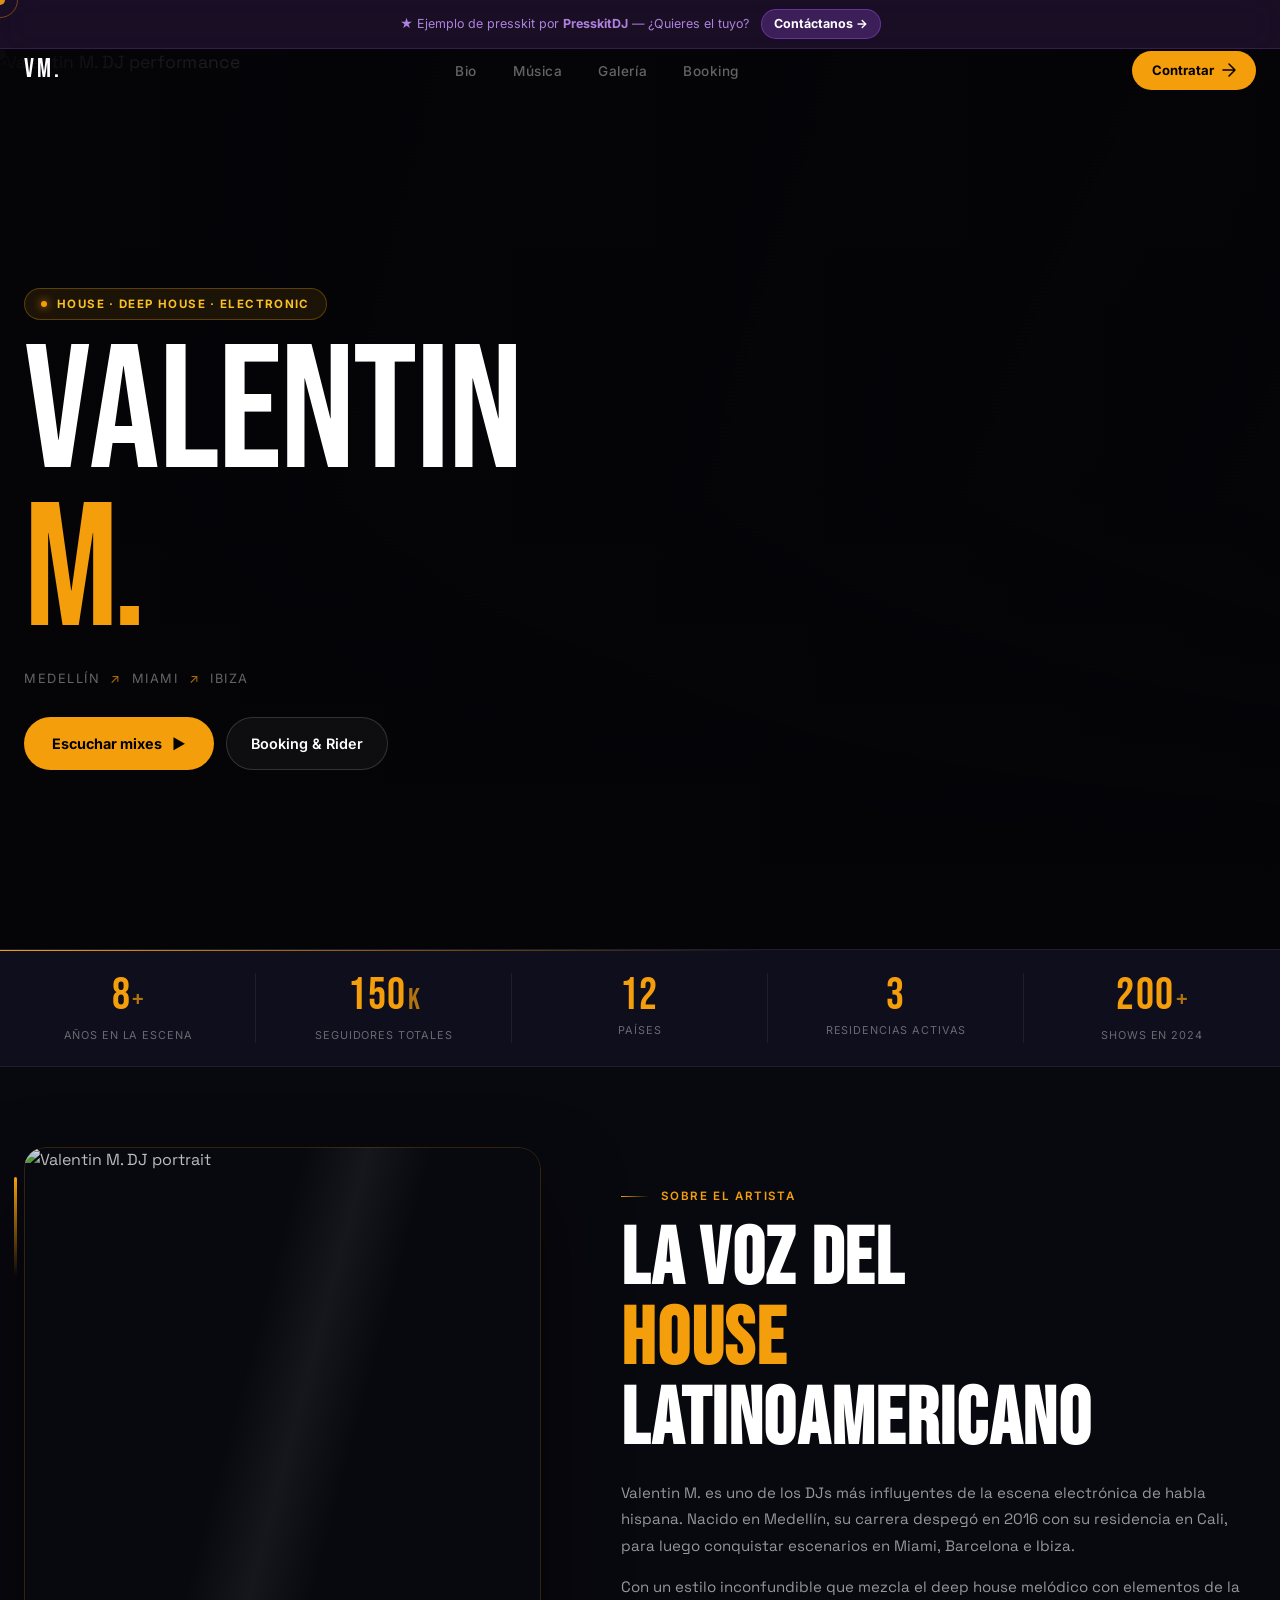
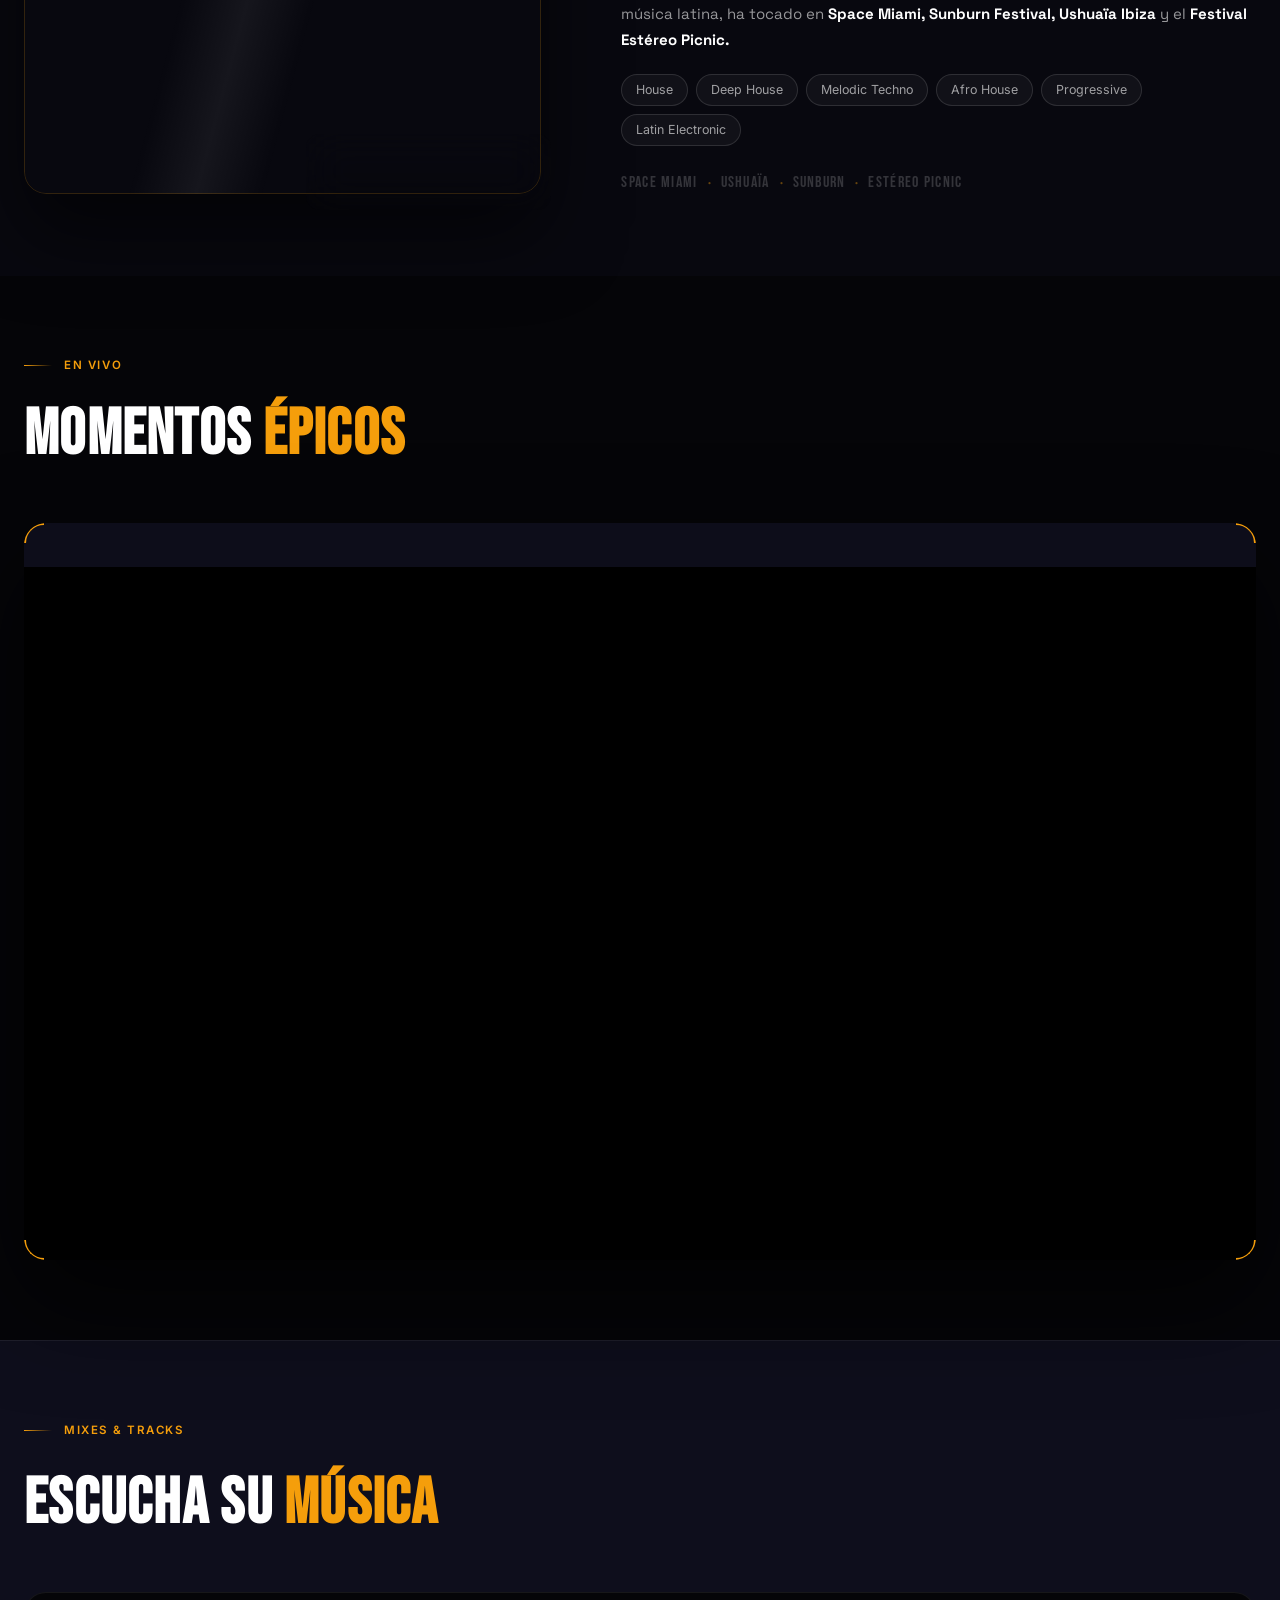
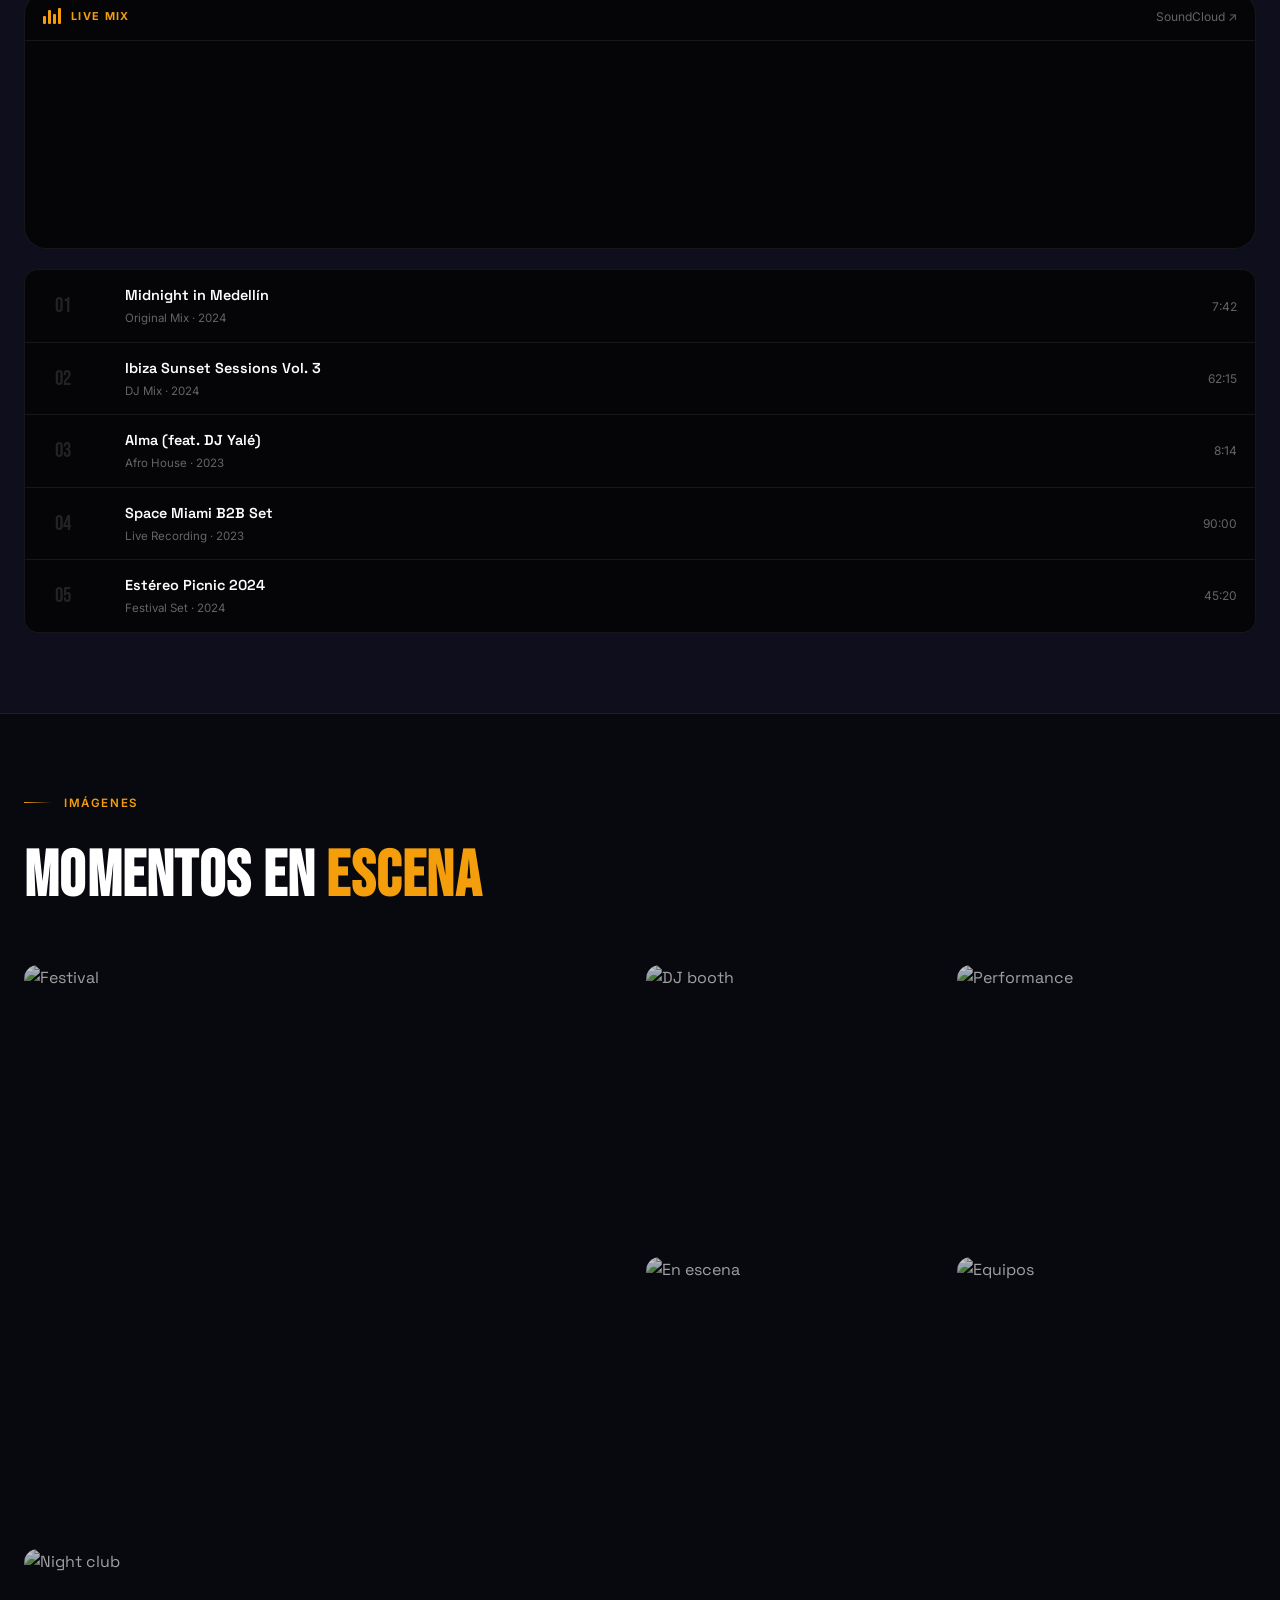
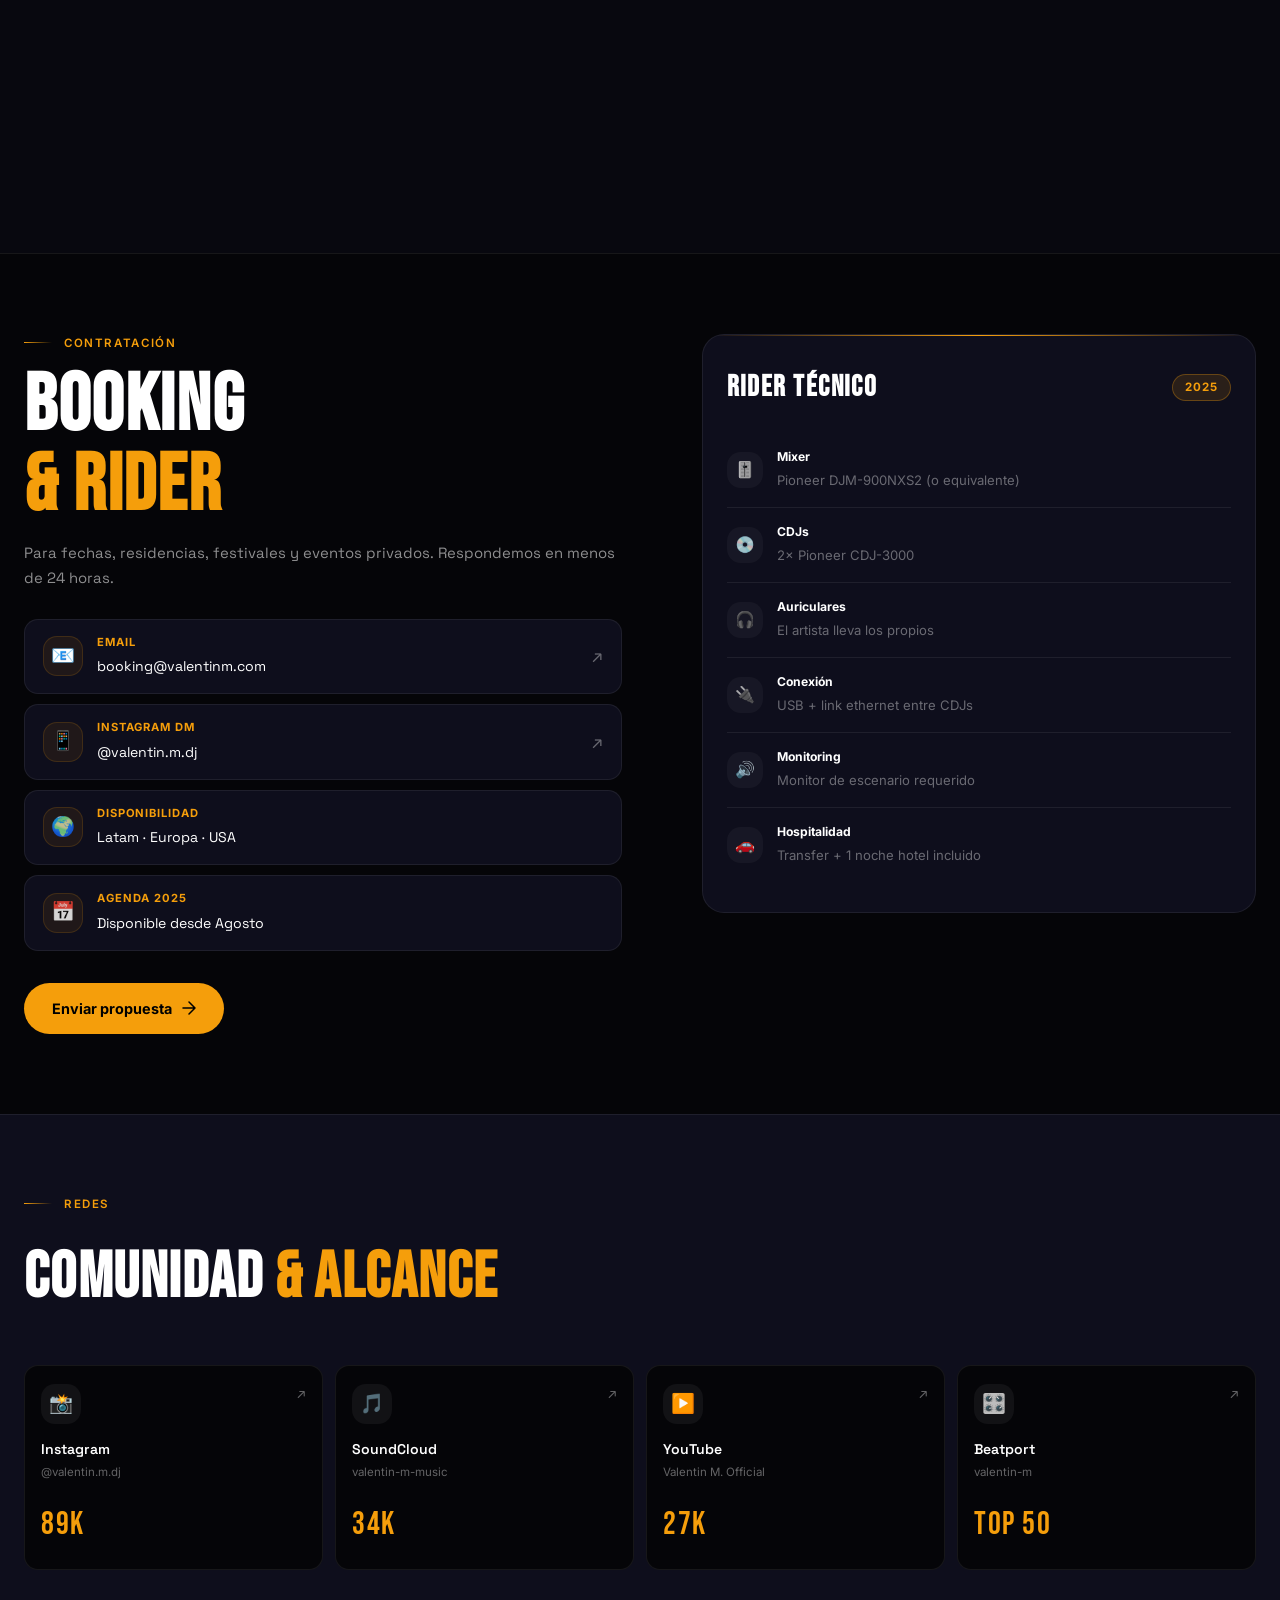
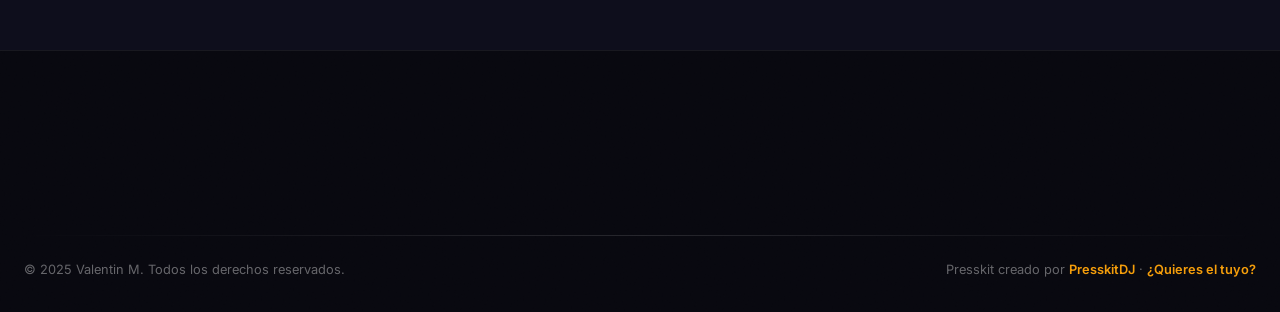
==== commit 72203a5a: "Fix: removed scroll hint and horizontal scroll bug" ====
--- a/presskit-demo.html
+++ b/presskit-demo.html
@@ -99,13 +99,6 @@
       </div>
     </div>
 
-    <!-- Scroll indicator -->
-    <div class="scroll-hint">
-      <div class="scroll-mouse">
-        <div class="scroll-wheel"></div>
-      </div>
-      <span>Scroll</span>
-    </div>
   </section>
 
   <!-- ══ STATS ══════════════════════════════════ -->
--- a/presskit-demo.css
+++ b/presskit-demo.css
@@ -26,7 +26,7 @@
   --px:      22px;
 }
 
-html { scroll-behavior: smooth; }
+html { scroll-behavior: smooth; overflow-x: hidden; width: 100%; }
 
 body {
   background: var(--bg);
@@ -34,6 +34,8 @@
   font-family: var(--font-b);
   line-height: 1.6;
   overflow-x: hidden;
+  width: 100%;
+  position: relative;
 }
 body.is-loading { overflow: hidden; }
 
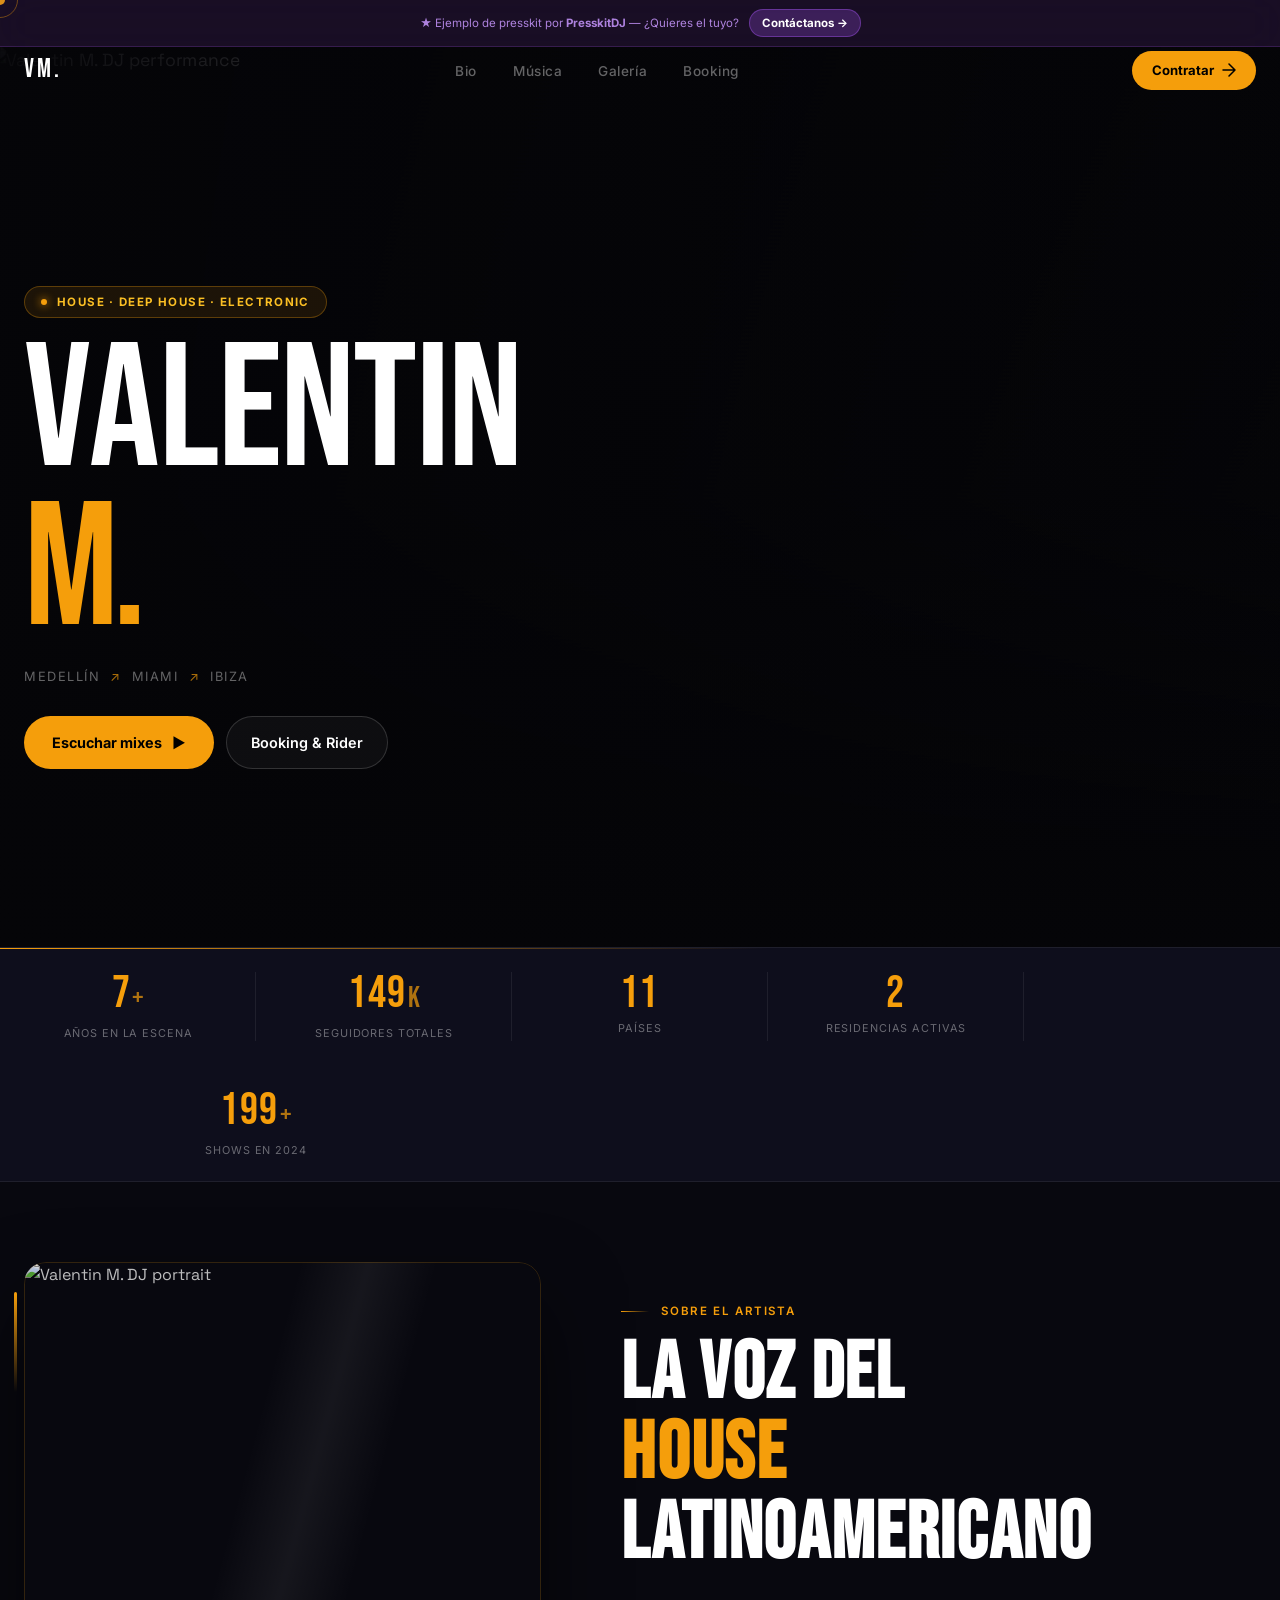
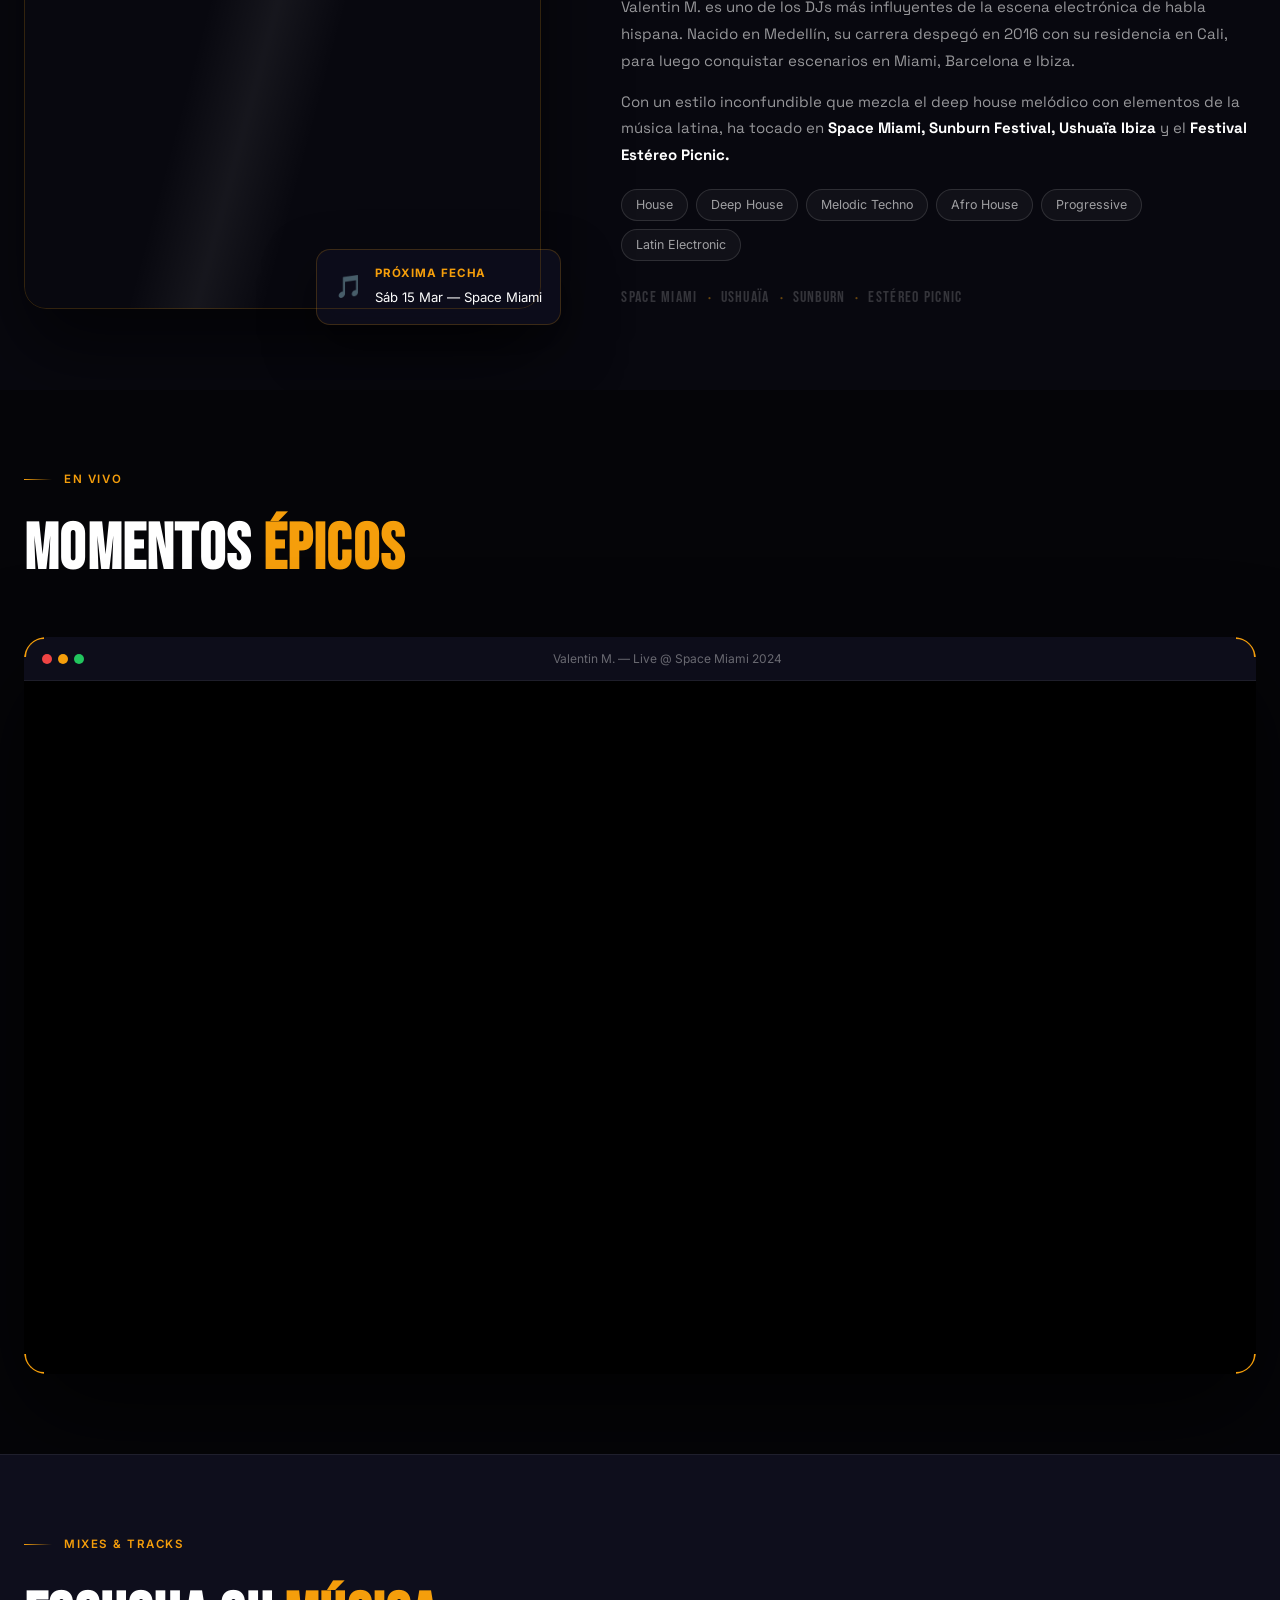
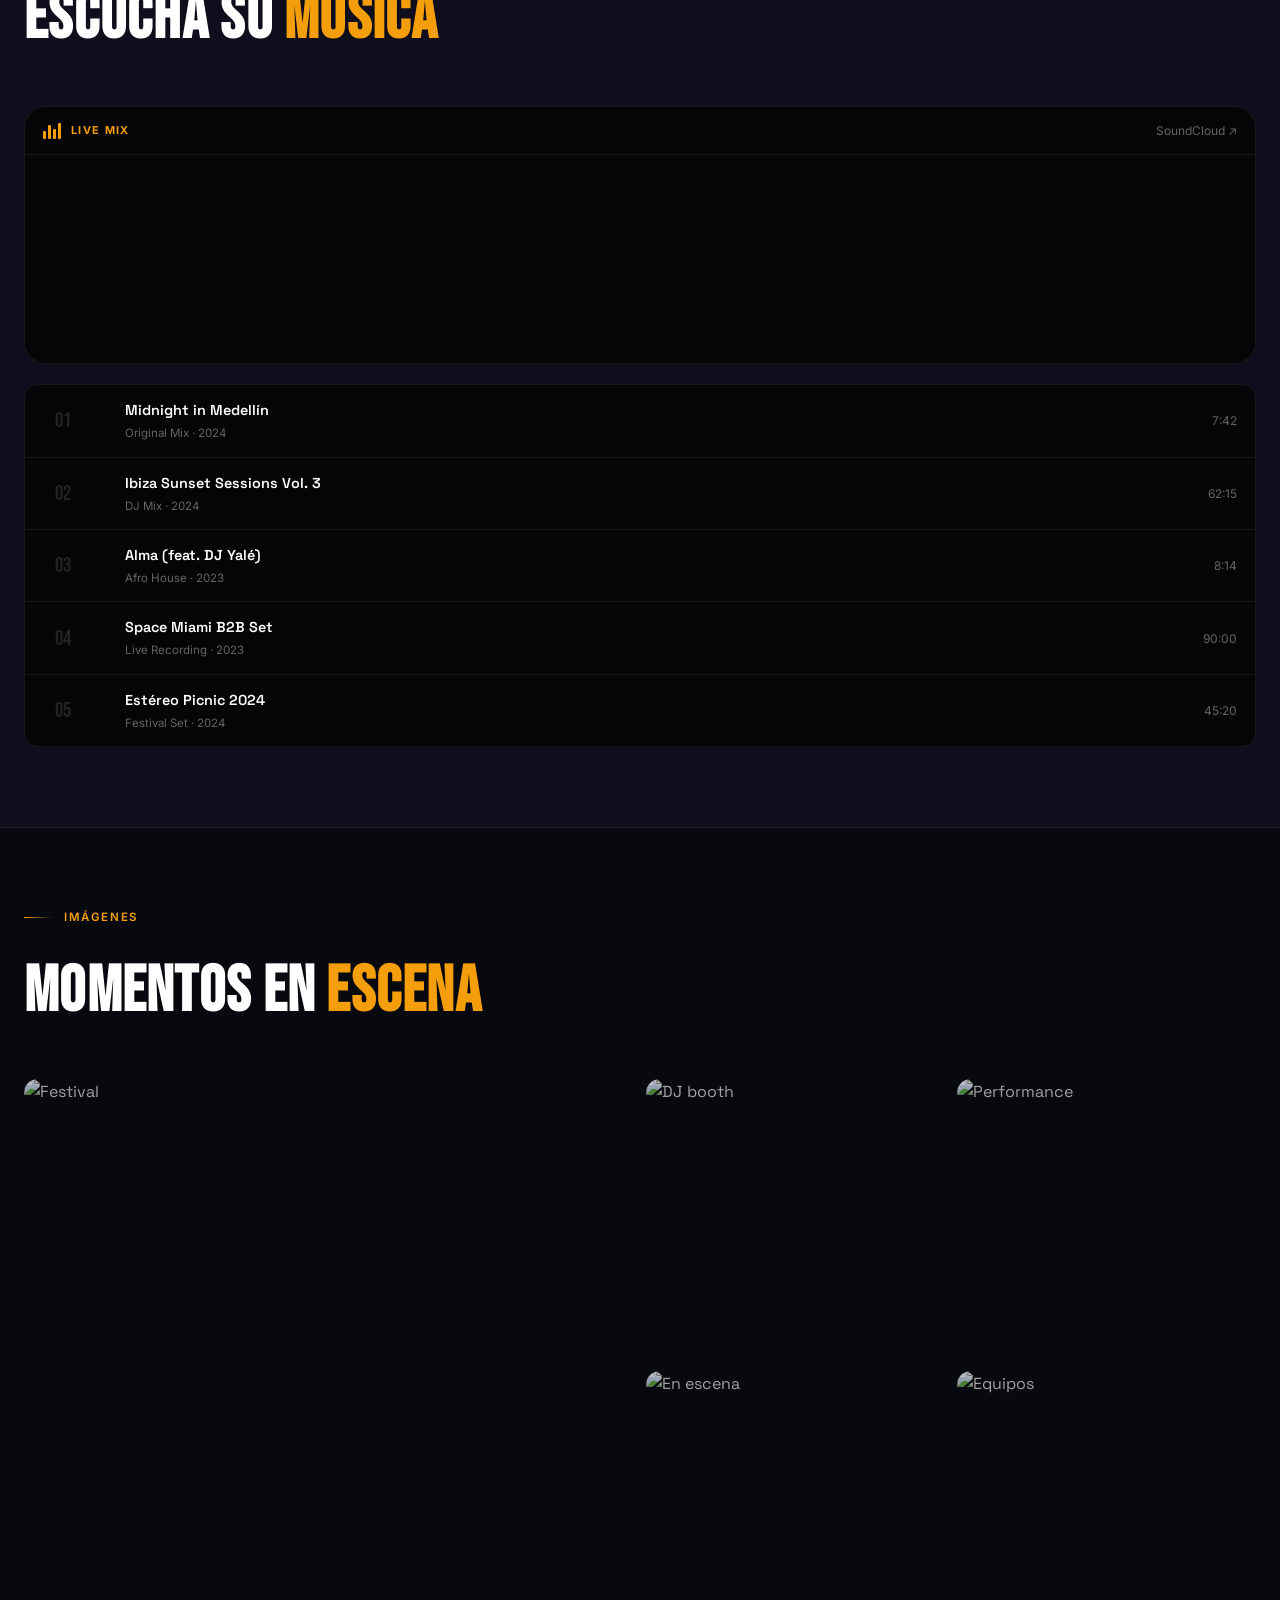
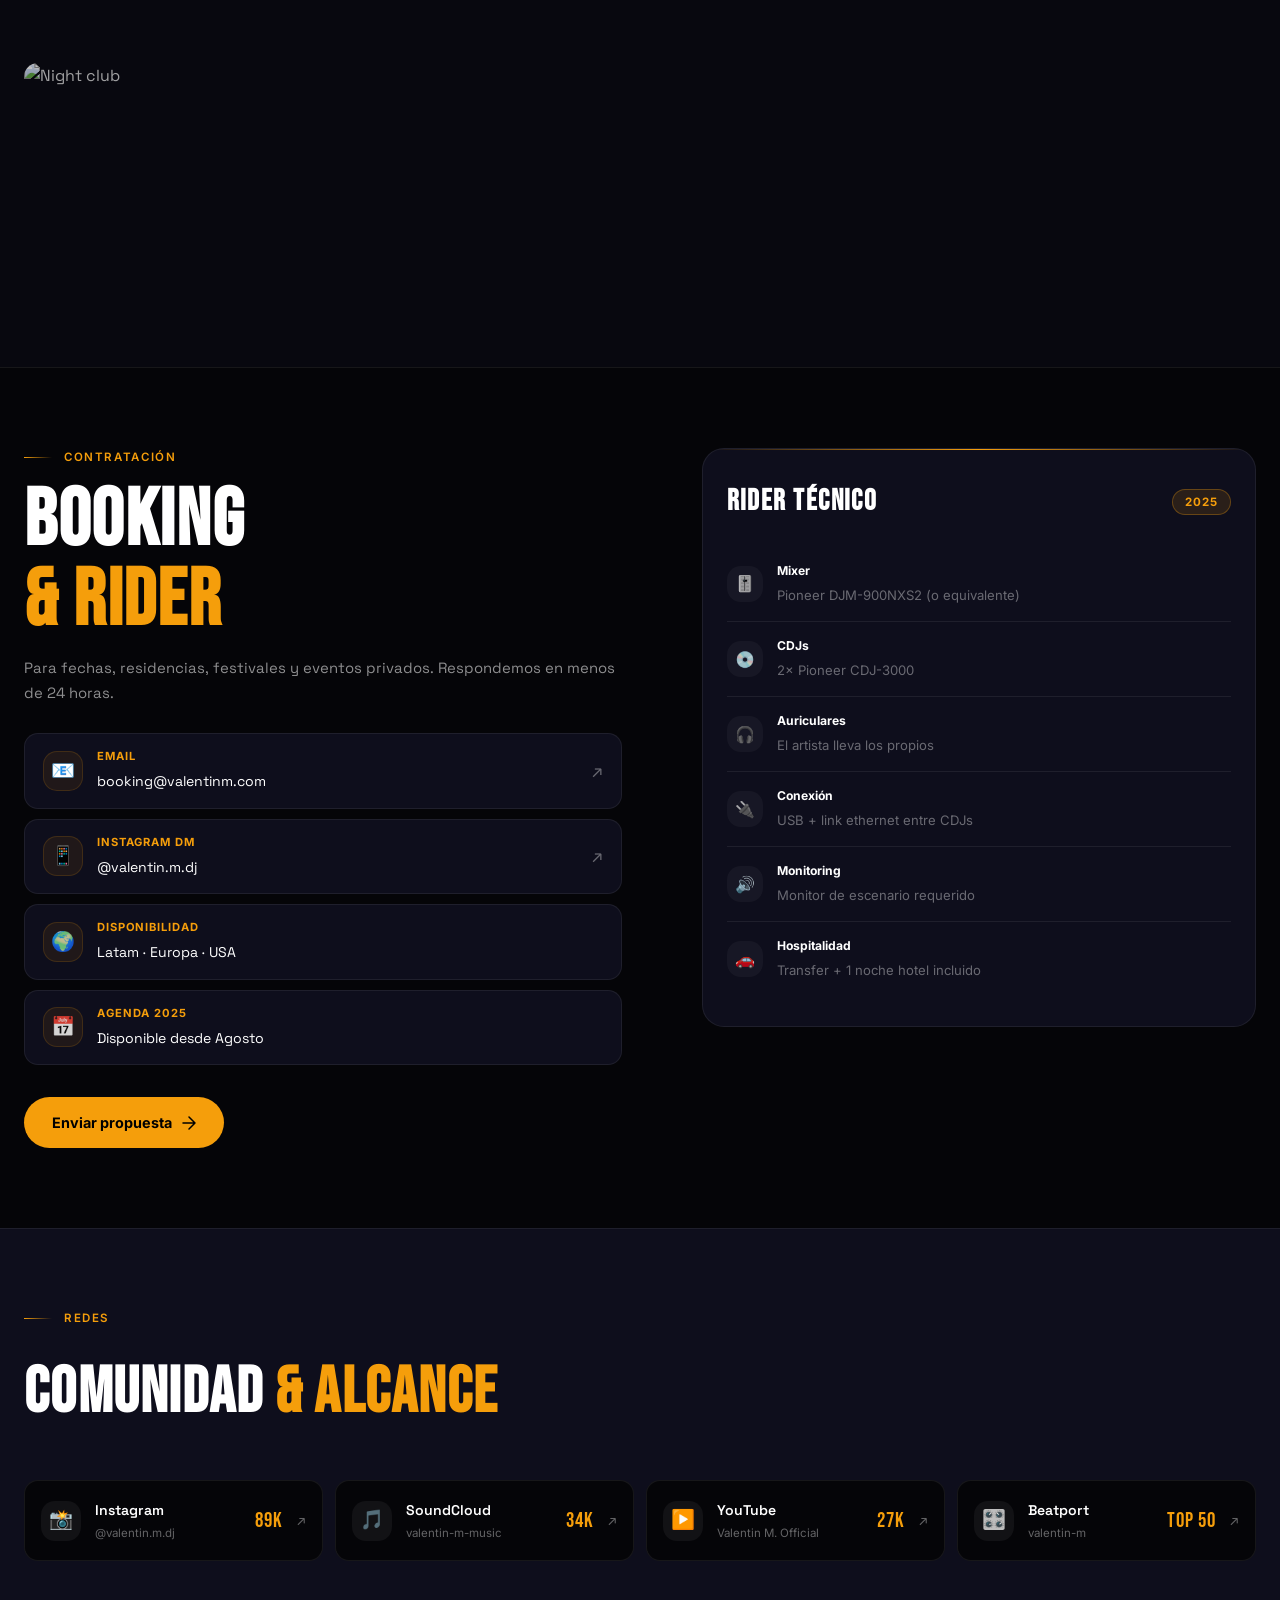
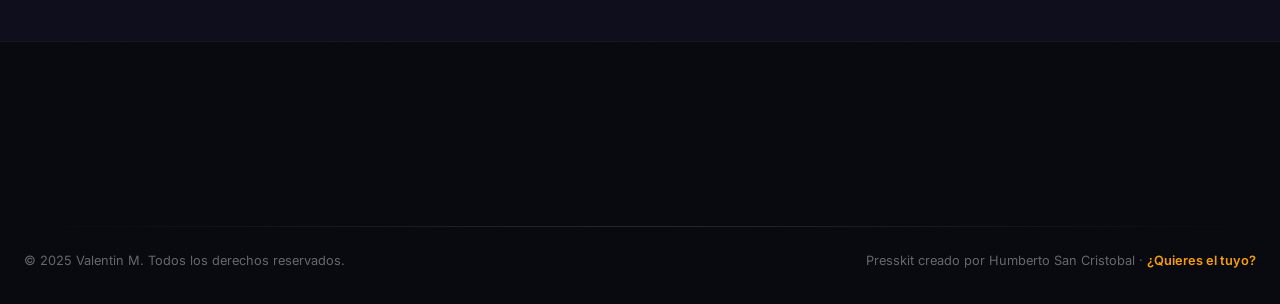
==== commit 31e0f5a3: "iz" ====
--- a/presskit-demo.html
+++ b/presskit-demo.html
@@ -538,7 +538,7 @@
       <div class="footer-bottom-row">
         <p class="footer-copy">© 2025 Valentin M. Todos los derechos reservados.</p>
         <p class="pk-footer-credit">
-          Presskit creado por <a href="index.html">PresskitDJ</a> ·
+          Presskit creado por Humberto San Cristobal ·
           <a href="index.html#contacto">¿Quieres el tuyo?</a>
         </p>
       </div>
--- a/presskit-demo.css
+++ b/presskit-demo.css
@@ -38,6 +38,13 @@
   position: relative;
 }
 body.is-loading { overflow: hidden; }
+
+/* Universal Mobile Scroll Fix */
+section, .pk-hero, .pk-stats, .pk-footer {
+  overflow-x: hidden;
+  max-width: 100vw;
+}
+
 
 ::-webkit-scrollbar { width: 4px; }
 ::-webkit-scrollbar-track { background: var(--bg); }
@@ -126,8 +133,8 @@
   border-bottom: 1px solid rgba(168,85,247,0.2);
   padding: 9px var(--px);
   display: flex; align-items: center; justify-content: center;
-  gap: 12px; flex-wrap: wrap;
-  font-family: var(--font-ui); font-size: 0.78rem;
+  gap: 10px; flex-wrap: wrap;
+  font-family: var(--font-ui); font-size: 0.72rem;
   color: rgba(200,150,255,0.85);
   position: sticky; top: 0; z-index: 900;
   backdrop-filter: blur(20px);
@@ -394,8 +401,11 @@
 
 .stats-inner {
   display: grid;
-  grid-template-columns: repeat(3, 1fr);
+  grid-template-columns: repeat(2, 1fr);
   max-width: 1300px; margin: 0 auto;
+}
+.pk-stat:last-child {
+  grid-column: span 2;
 }
 
 .pk-stat {
@@ -521,16 +531,15 @@
 
 /* Floating card */
 .about-float-card {
-  position: absolute; bottom: -16px; right: -10px;
+  position: absolute; bottom: -16px; left: 16px; right: 16px;
   background: rgba(14,14,28,0.9);
   backdrop-filter: blur(20px);
   -webkit-backdrop-filter: blur(20px);
   border: 1px solid rgba(245,158,11,0.2);
   border-radius: var(--r);
   padding: 14px 18px;
-  display: flex; align-items: center; gap: 12px;
+  display: flex; align-items: center; justify-content: center; gap: 12px;
   box-shadow: 0 20px 50px rgba(0,0,0,0.5);
-  min-width: 190px;
   animation: cardBob 4s ease-in-out infinite;
 }
 @keyframes cardBob { 0%, 100% { transform: translateY(0); } 50% { transform: translateY(-5px); } }
@@ -962,7 +971,7 @@
 }
 
 .pk-social-grid {
-  display: grid; grid-template-columns: 1fr 1fr; gap: 12px;
+  display: grid; grid-template-columns: 1fr; gap: 12px;
 }
 .pk-social-card {
   display: flex; align-items: center; gap: 14px;
@@ -1053,6 +1062,7 @@
   :root { --px: 32px; }
 
   .pk-hero-actions { flex-direction: row; }
+  .about-float-card { left: auto; right: -20px; justify-content: flex-start; }
   .hero-float-badge { display: flex; }
 
   .stats-inner { grid-template-columns: repeat(5, 1fr); }
@@ -1065,10 +1075,7 @@
   .gi-large { grid-column: 1; grid-row: span 2; }
   .gi-wide  { grid-column: span 2; }
 
-  .pk-social-grid { grid-template-columns: repeat(4, 1fr); }
-  .pk-social-card { flex-direction: column; align-items: flex-start; }
-  .social-card-arrow { position: absolute; top: 16px; right: 16px; }
-  .social-card-count { font-size: 2rem; margin-top: 4px; }
+  .pk-social-grid { grid-template-columns: repeat(2, 1fr); }
 
   .footer-bottom-row { flex-direction: row; justify-content: space-between; align-items: center; }
 }
